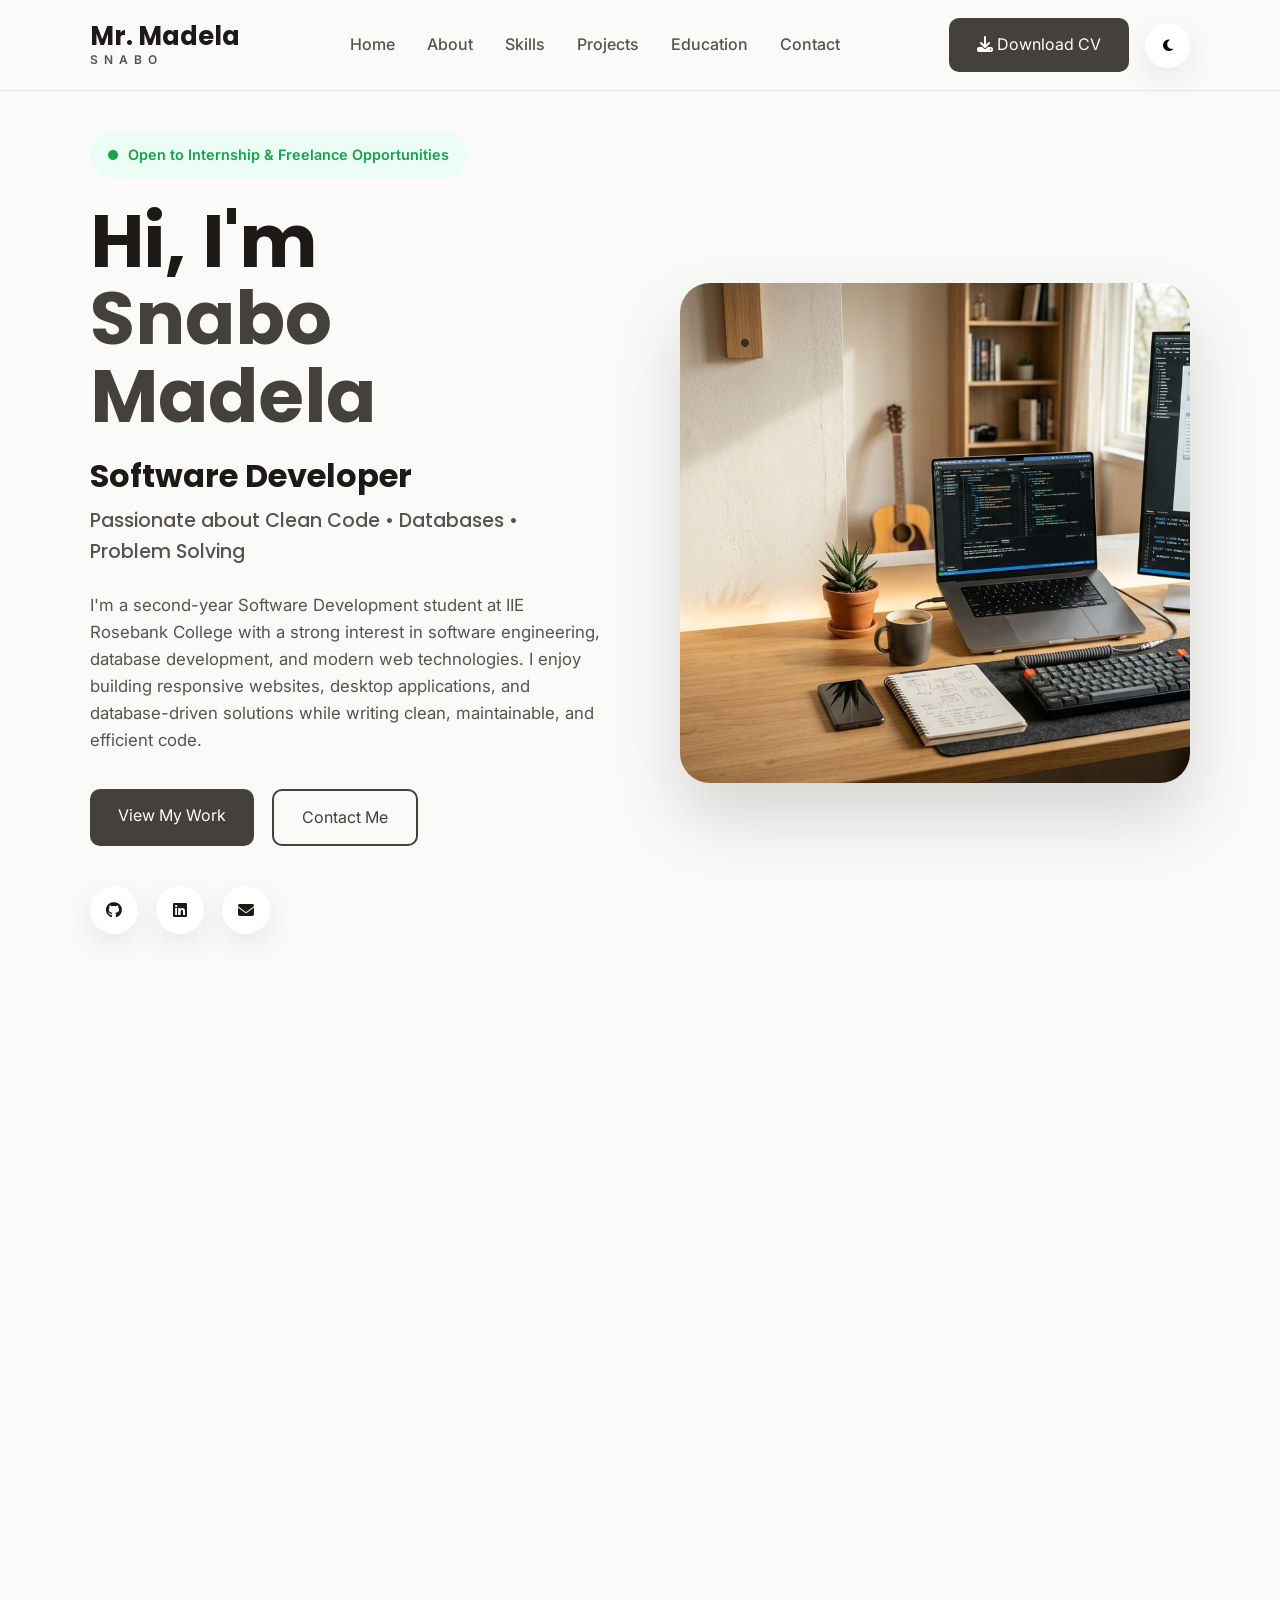
==== index.html @ fbd562a7 "Design responsive homepage and hero section" ====
<!DOCTYPE html>
<html lang="en">

    <head>
        <meta charset="UTF-8">
        <meta name="viewport" content="width=device-width, initial-scale=1.0">

        <title>Snabo Madela | Software Developer Portfolio</title>

        <meta name="description"
            content="Portfolio of Mr. Madela Snabo, a Software Development student specializing in software engineering, web development, and database solutions.">

        <link rel="stylesheet" href="assets/css/style.css">

        <link rel="preconnect" href="https://fonts.googleapis.com">

        <link rel="preconnect" href="https://fonts.gstatic.com" crossorigin>

        <link href="https://fonts.googleapis.com/css2?family=Inter:wght@300;400;500;600;700&family=Poppins:wght@400;500;600;700&display=swap" rel="stylesheet">

        <link rel="stylesheet"
        href="https://cdnjs.cloudflare.com/ajax/libs/font-awesome/6.7.2/css/all.min.css">

    </head>

    <body>
    
        <!-- ================= HEADER ================= -->
        <header>

            <div class="container">

                <nav>

                    <a href="#home" class="logo">
                    <span class="logo-main">Mr. Madela</span>
                    <span class="logo-sub">SNABO</span>
                    </a>                        
                    
                    <ul class="nav-links">

                        <li><a href="#home">Home</a></li>

                        <li><a href="#about">About</a></li>

                        <li><a href="#skills">Skills</a></li>

                        <li><a href="#projects">Projects</a></li>

                        <li><a href="#education">Education</a></li>

                        <li><a href="#contact">Contact</a></li>

                    </ul>

                    <div class="nav-actions">

                       <a href="assets/files/resume.pdf" class="btn" download>
                            <i class="fa-solid fa-download"></i>
                            <span>Download CV</span>
                        </a>

                        <button class="theme-toggle">
                            <i class="fa-solid fa-moon"></i>
                        </button>

                    </div>

                </nav>

            </div>


        </header>


        <!-- ================= MAIN ================= -->
        <main>

            <section id="home" class="hero">

                <div class="container hero-container">

                    <div class="hero-text">

                        <span class="badge">
                            <i class="fa-solid fa-circle"></i>
                            Open to Internship & Freelance Opportunities
                        </span>

                        <h1>
                            Hi, I'm
                            <span>Snabo Madela</span>
                        </h1>

                        <h2>
                            Software Developer
                        </h2>

                        <h3>Passionate about Clean Code • Databases • Problem Solving</h3>

                        <p>
                            I'm a second-year Software Development student at
                            IIE Rosebank College with a strong interest in software
                            engineering, database development, and modern web
                            technologies.

                            I enjoy building responsive websites, desktop
                            applications, and database-driven solutions while writing
                             clean, maintainable, and efficient code.
                        </p>

                        <div class="hero-buttons">
                            <a href="#projects" class="btn">
                                View My Work
                            </a>

                            <a href="#contact" class="btn-outline">
                                Contact Me
                            </a>
                        </div>

                        <div class="social-icons">

                            <a href="#" aria-label="GitHub"><i class="fab fa-github"></i></a>

                            <a href="#" aria-label="LinkedIn"><i class="fab fa-linkedin"></i></a>

                            <a href="#" aria-label="Email"><i class="fas fa-envelope"></i></a>

                        </div>

                    </div>


                    <div class="hero-image">

                        <img src="assets/images/hero-workspace4.png"
                            alt="Software Developer Workspace">

                    </div>

                </div>

            </section>


            <section id="about">

            </section>


            <section id="skills">

            </section>


            <section id="projects">

            </section>


            <section id="education">

            </section>


            <section id="contact">

            </section>

        </main>


        <!-- ================= FOOTER ================= -->
        <footer>

        </footer>

        <script src="assets/js/script.js"></script>

    </body>

</html>
---- assets/css/style.css ----
/* ===================== GLOBAL RESET ======================= */
*{
    margin:0;
    padding:0;
    box-sizing:border-box;
}

html{
    scroll-behavior:smooth;
}

body{
    font-family:'Inter',sans-serif;
    background:var(--bg-color);
    color:var(--text-primary);
    line-height:1.6;
}

/* ===================== GOOGLE FONTS ======================= */
@import url('https://fonts.googleapis.com/css2?family=Inter:wght@300;400;500;600;700&family=Poppins:wght@500;600;700&display=swap');


/* ===================== CSS VARIABLES ======================= */
:root{

    /* Backgrounds */
    --bg-color:#FAFAF9;
    --surface-color:#FFFFFF;
    --surface-hover:#F5F5F4;

    /* Text */
    --text-primary:#1C1917;
    --text-secondary:#57534E;

    /* Borders */
    --border-color:#E7E5E4;

    /* Accent */
    --accent-color:#44403C;
    --accent-hover:#292524;

    /* Success */
    --success:#16A34A;

    /* Shadows */
    --shadow:0 10px 30px rgba(0,0,0,.08);

    /* Border Radius */
    --radius:16px;

    /* Transition */
    --transition:0.3s ease;
    
}

.container{
    width: min(1100px,90%);
    margin: auto;
}

section{
    padding: 100px 0;
}

h1,h2,h3,h4{
    font-family: 'Poppins', sans-serif;
}

h2{
    font-size: 2.5rem;
    margin-bottom: 20px;
}

p{
    color: var(--text-secondary);
}

/* Button style */
.btn{

    display:inline-block;

    padding:14px 28px;

    background:var(--accent-color);

    color:white;

    text-decoration:none;

    border-radius:10px;

    transition:var(--transition);

}

.btn:hover{

    background:var(--accent-hover);

    transform:translateY(-2px);

}

/*=============================== HEADER ===============================*/

header{

    position:sticky;
    top:0;
    background:rgba(250,250,249,.9);
    backdrop-filter:blur(10px);
    border-bottom:1px solid var(--border-color);
    z-index:1000;

}

nav{

    display:flex;
    justify-content:space-between;
    align-items:center;
    height:90px;

}


/*==================== LOGO =====================*/

.logo{
    display: flex;
    flex-direction: column;
    justify-content: center;
    text-decoration: none;
    line-height: 1;
}

.logo-main{
    font-family: 'Poppins', sans-serif;
    font-size: 1.6rem;
    font-weight: 700;
    color: var(--text-primary);
}

.logo-sub{
    margin-top: 4px;
    font-family: 'Inter', sans-serif;
    font-size: 0.75rem;
    font-weight: 600;
    letter-spacing: 6px;
    text-transform: uppercase;
    color: var(--text-secondary);
}


/*==================== NAVIGATION =====================*/

.nav-links{
    list-style:none;
    display:flex;
    gap:2rem;

}

.nav-links a{
    text-decoration:none;
    color:var(--text-secondary);
    transition:var(--transition);
    font-weight:500;

}

.nav-links a:hover{
    color:var(--text-primary);

}

.nav-actions{
    display:flex;
    align-items:center;
    gap:1rem;

}

.theme-toggle{
    width:45px;
    height:45px;
    border:none;
    border-radius:50%;
    background:var(--surface-color);
    cursor:pointer;
    box-shadow:var(--shadow);
    transition:var(--transition);

}

.theme-toggle:hover{
    transform:translateY(-2px);

}


/*======================================== HERO ========================================*/

.hero{
    min-height:calc(100vh - 90px);
    display:flex;
    align-items:center;
    padding:40px 0 80px;

}

.hero-container{
    display:grid;
    grid-template-columns:1fr 1fr;
    align-items:center;
    gap:80px;
    min-height:85vh;

}

.hero-text h1{
    font-size:4.6rem;
    line-height:1.05;
    margin:25px 0 15px;

}

.hero-text h1 span{
    display:block;
    color:var(--accent-color);

}

.hero-text h2{
    font-size:2rem;
    margin-bottom:5px;

}

.hero-text h3{
    font-size:1.2rem;
    font-weight:500;
    color:var(--text-secondary);
    margin-bottom:25px;

}

.hero-text p{
    font-size:1.05rem;
    max-width:620px;
    margin-bottom:35px;

}


/* badge */
.badge{
    display:inline-flex;
    align-items:center;
    gap:.6rem;
    background:#ECFDF5;
    color:var(--success);
    padding:12px 18px;
    border-radius:999px;
    font-weight:600;
    font-size:.9rem;

}

.badge i{
    font-size:10px;

}


/* Hero Buttons */
.hero-buttons{
    display:flex;
    gap:18px;
    margin-bottom:40px;

}

.btn-outline{

    display:inline-block;
    padding:14px 28px;
    border:2px solid var(--accent-color);
    border-radius:10px;
    color:var(--accent-color);
    text-decoration:none;
    transition:.3s;

}

.btn-outline:hover{
    background:var(--accent-color);
    color:white;

}


/* Social Icons */
.social-icons{
    display:flex;
    gap:18px;

}

.social-icons a{
    width:48px;
    height:48px;
    display:flex;
    align-items:center;
    justify-content:center;
    border-radius:50%;
    background:white;
    color:var(--text-primary);
    text-decoration:none;
    box-shadow:var(--shadow);
    transition:.3s;

}

.social-icons a:hover{
    transform:translateY(-5px);
    background:var(--accent-color);
    color:white;

}


/* Hero Image */
.hero-image{
    display:flex;
    justify-content:center;
    justify-content:flex-end;

}

.hero-image img{
    width:100%;
    max-width:800px;
    height:500px;
    object-fit:cover;
    border-radius:30px;
    box-shadow:0 35px 70px rgba(0,0,0,.15);
    animation:float 6s ease-in-out infinite;

}


/* Floating Animation */
@keyframes float{

    0%{
        transform:translateY(0);

    }

    50%{
        transform:translateY(-15px);

    }

    100%{
        transform:translateY(0);
    
    }

}


/* Responsive */
@media(max-width:992px){

    .hero-container{
        grid-template-columns:1fr;
        text-align:center;

    }

    .hero-text{
        order:2;

    }

    .hero-image{
        order:1;

    }

    .hero-buttons{
        justify-content:center;

    }

    .social-icons{
        justify-content:center;

    }

    .hero-text h1{
        font-size:3rem;

    }

}
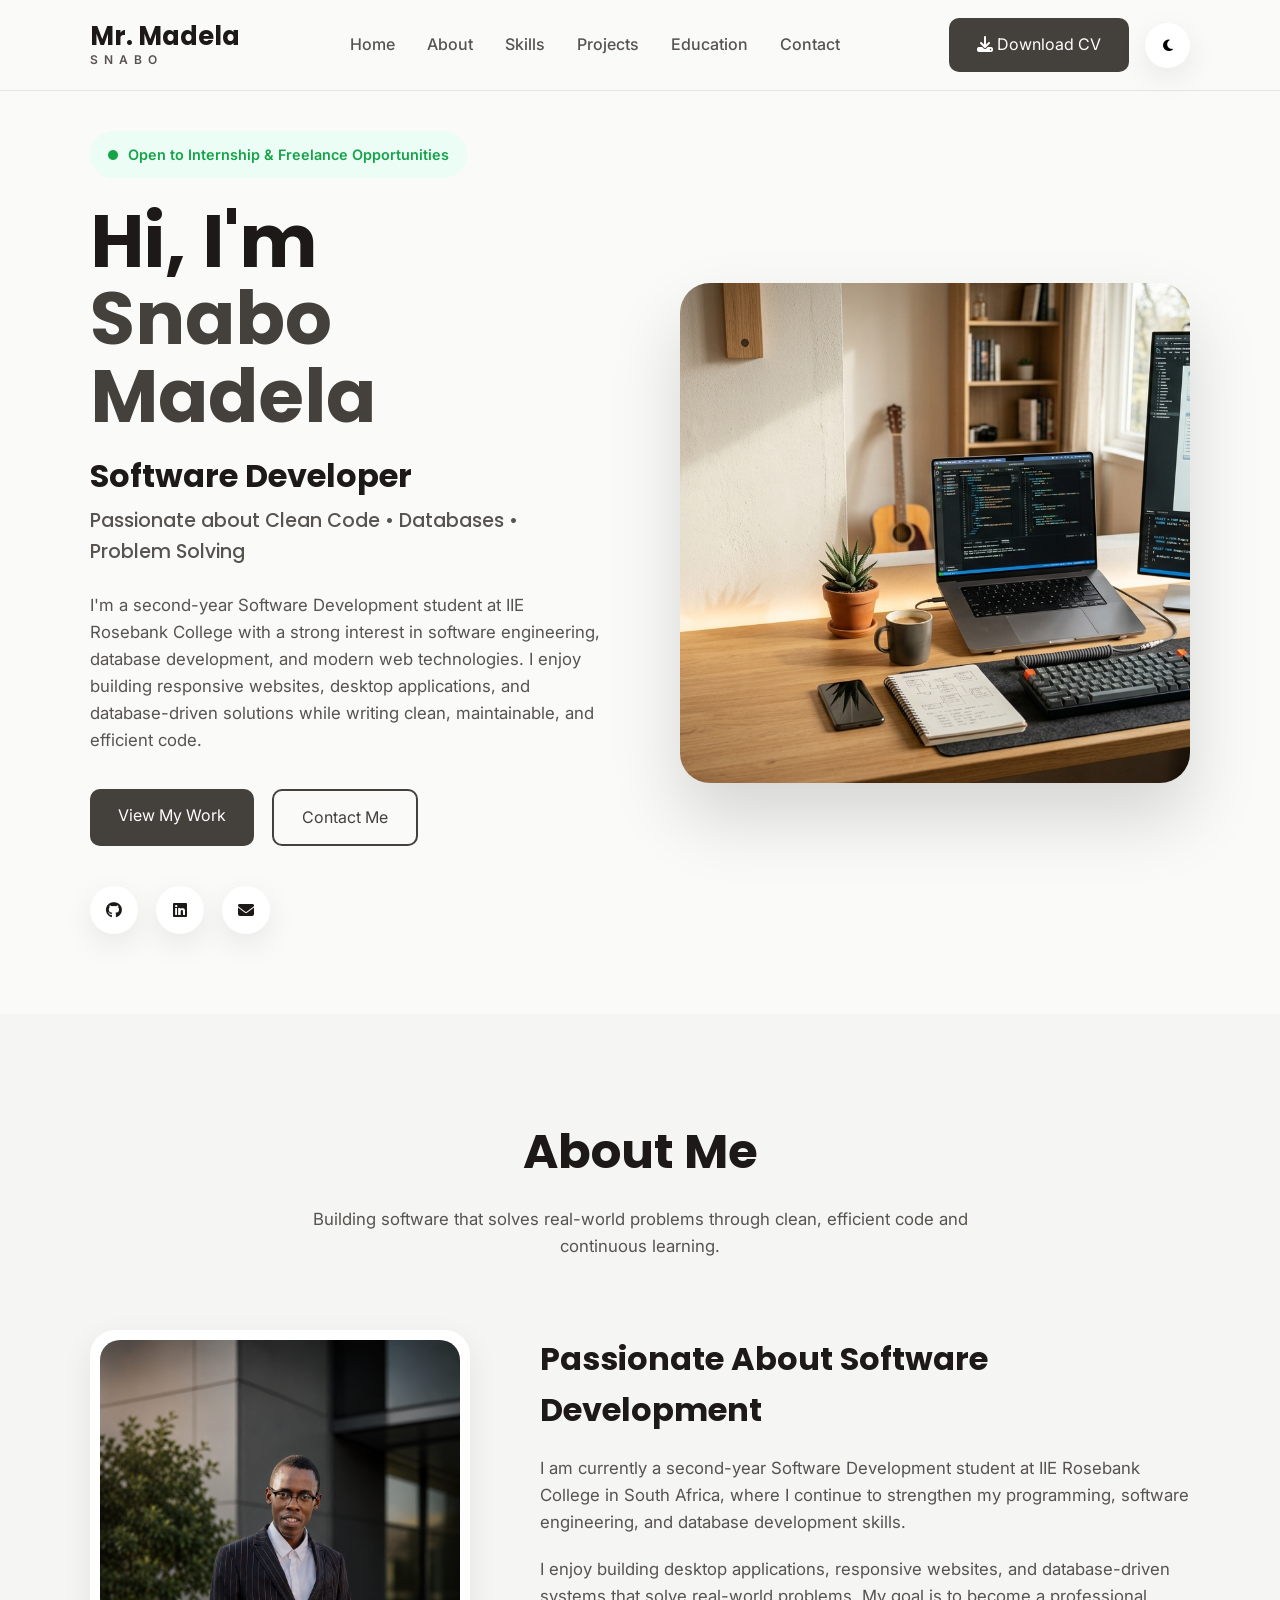
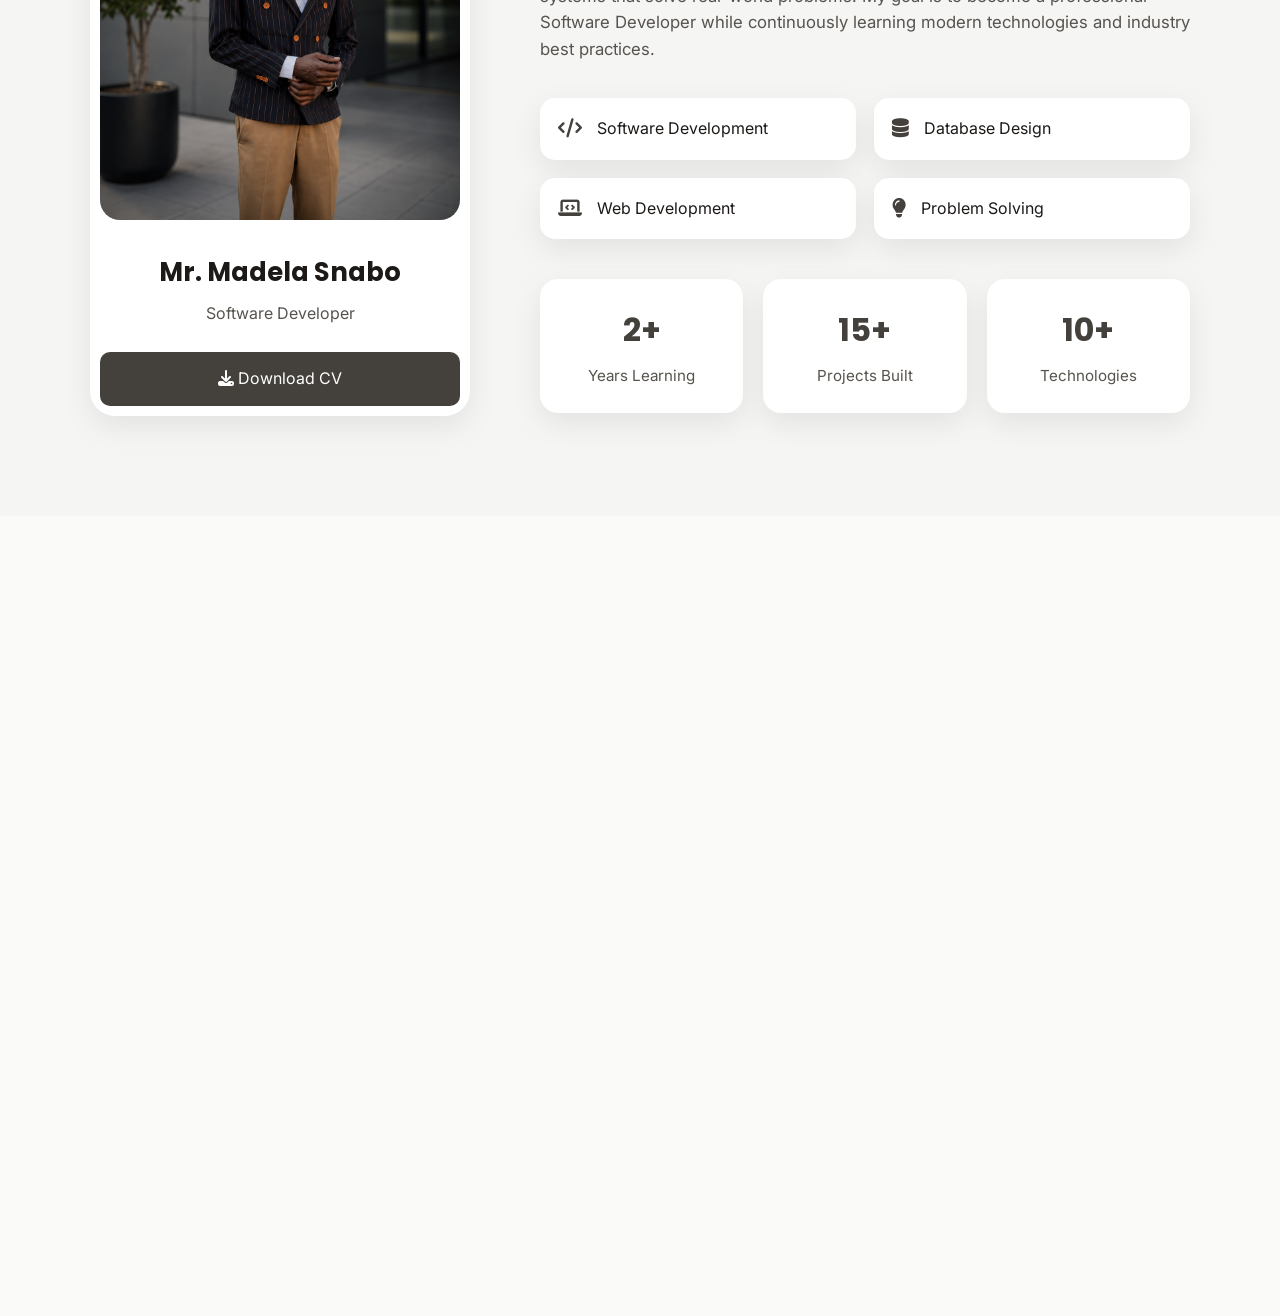
==== commit 1caaece4: "Complete professional About section" ====
--- a/index.html
+++ b/index.html
@@ -77,6 +77,8 @@
         <!-- ================= MAIN ================= -->
         <main>
 
+
+        <!-- ================= HERO ================= -->
             <section id="home" class="hero">
 
                 <div class="container hero-container">
@@ -93,9 +95,7 @@
                             <span>Snabo Madela</span>
                         </h1>
 
-                        <h2>
-                            Software Developer
-                        </h2>
+                        <h2>Software Developer</h2>
 
                         <h3>Passionate about Clean Code • Databases • Problem Solving</h3>
 
@@ -145,7 +145,139 @@
             </section>
 
 
+
+            <!-- ================= ABOUT ================= -->
             <section id="about">
+
+                <div class="container">
+
+                    <div class="section-title">
+
+                        <h2>About Me</h2>
+
+                        <p>
+                            Building software that solves real-world problems through clean,
+                            efficient code and continuous learning.
+                        </p>
+
+                    </div>
+
+                    <div class="about-container">
+
+                        <!-- Left side -->
+                        <div class="about-image">
+
+                            <div class="profile-card">
+
+                                <img src="assets/images/profile..png"
+                                    alt="Mr. Madela Snabo">
+
+                                <h3>Mr. Madela Snabo</h3>
+
+                                <p>Software Developer</p>
+
+                                <a href="assets/files/resume.pdf"
+                                class="btn" download>
+
+                                    <i class="fa-solid fa-download"></i>
+                                    Download CV
+
+                                </a>
+
+                            </div>
+
+                        </div>
+
+
+                        <!-- Right side -->
+                        <div class="about-content">
+
+                            <h3>Passionate About Software Development</h3>
+
+                            <p>
+
+                                I am currently a second-year Software Development student at
+                                IIE Rosebank College in South Africa, where I continue to
+                                strengthen my programming, software engineering, and database
+                                development skills.
+
+                            </p>
+
+                            <p>
+
+                                I enjoy building desktop applications, responsive websites,
+                                and database-driven systems that solve real-world problems.
+                                My goal is to become a professional Software Developer while
+                                continuously learning modern technologies and industry best
+                                practices.
+
+                            </p>
+
+                            <!-- Highlights -->
+                            <div class="about-highlights">
+
+                                <div>
+
+                                    <i class="fa-solid fa-code"></i>
+                                    <span>Software Development</span>
+
+                                </div>
+
+                                <div>
+
+                                    <i class="fa-solid fa-database"></i>
+                                    <span>Database Design</span>
+
+                                </div>
+
+                                <div>
+
+                                    <i class="fa-solid fa-laptop-code"></i>
+                                    <span>Web Development</span>
+
+                                </div>
+
+                                <div>
+
+                                    <i class="fa-solid fa-lightbulb"></i>
+                                    <span>Problem Solving</span>
+
+                                </div>
+
+                            </div>
+
+
+                            <!-- Statistics -->
+                            <div class="about-stats">
+
+                                <div class="stat-card">
+
+                                    <h3>2+</h3>
+                                    <p>Years Learning</p>
+
+                                </div>
+
+                                <div class="stat-card">
+
+                                    <h3>15+</h3>
+                                    <p>Projects Built</p>
+
+                                </div>
+
+                                <div class="stat-card">
+
+                                    <h3>10+</h3>
+                                    <p>Technologies</p>
+
+                                </div>
+
+                            </div>
+
+                        </div>
+
+                    </div>
+
+                </div>
 
             </section>
 
--- a/assets/css/style.css
+++ b/assets/css/style.css
@@ -406,4 +406,198 @@
 
     }
 
+}
+
+
+
+/*============================== ABOUT ==============================*/
+
+#about{
+    background:var(--surface-hover);
+}
+
+.section-title{
+    text-align:center;
+    margin-bottom:70px;
+}
+
+.section-title h2{
+    font-size:3rem;
+    margin-bottom:15px;
+}
+
+.section-title p{
+    max-width:700px;
+    margin:auto;
+    font-size:1.05rem;
+}
+
+
+/* Layout */
+
+.about-container{
+    display:grid;
+    grid-template-columns:380px 1fr;
+    gap:70px;
+    align-items:center;
+
+}
+
+
+/* Profile card */
+
+.profile-card{
+    background:var(--surface-color);
+    padding:10px;
+    border-radius:25px;
+    text-align:center;
+    box-shadow:var(--shadow);
+    transition:.35s ease;
+
+}
+
+.profile-card:hover{
+    transform:translateY(-8px);
+    box-shadow:0 18px 40px rgba(0,0,0,.12);
+
+}
+
+.profile-card img{
+    width:100%;
+    border-radius:20px;
+    margin-bottom:25px;
+    filter:brightness(.92);
+    transition:.3s;
+
+}
+
+.profile-card:hover img{
+    filter:brightness(1);
+
+}
+
+.profile-card h3{
+    font-size:1.6rem;
+    margin-bottom:8px;
+
+}
+
+.profile-card p{
+    margin-bottom:25px;
+    color:var(--text-secondary);
+
+}
+
+.profile-card .btn{
+    width:100%;
+
+}
+
+
+/* Content */
+
+.about-content h3{
+    font-size:2rem;
+    margin-bottom:20px;
+
+}
+
+.about-content p{
+    margin-bottom:20px;
+    font-size:1.05rem;
+
+}
+
+
+/* Highlights*/
+
+.about-highlights{
+    display:grid;
+    grid-template-columns:repeat(2,1fr);
+    gap:18px;
+    margin-top:35px;
+
+}
+
+.about-highlights div{
+    display:flex;
+    align-items:center;
+    gap:15px;
+    background:var(--surface-color);
+    padding:18px;
+    border-radius:15px;
+    box-shadow:var(--shadow);
+    transition:.3s;
+
+}
+
+.about-highlights div:hover{
+    transform:translateY(-6px);
+
+}
+
+.about-highlights i{
+    font-size:1.2rem;
+    color:var(--accent-color);
+
+}
+
+
+/* Ststistics */
+.about-stats{
+    display:flex;
+    justify-content:space-between;
+    gap:20px;
+    margin-top:40px;
+}
+
+.stat-card{
+    flex:1;
+    background:var(--surface-color);
+    padding:25px;
+    border-radius:18px;
+    text-align:center;
+    box-shadow:var(--shadow);
+    transition:.3s;
+}
+
+.stat-card:hover{
+    transform:translateY(-8px);
+
+}
+
+.stat-card h3{
+    font-size:2rem;
+    color:var(--accent-color);
+    margin-bottom:8px;
+
+}
+
+.stat-card p{
+    margin:0;
+    font-size:.95rem;
+
+}
+
+
+/* Responsive */
+
+@media (max-width:900px){
+
+    .about-container{
+        grid-template-columns:1fr;
+        text-align:center;
+
+    }
+
+    .about-highlights{
+        grid-template-columns:1fr;
+
+    }
+
+    .about-stats{
+        flex-direction:column;
+
+    }
+
 }
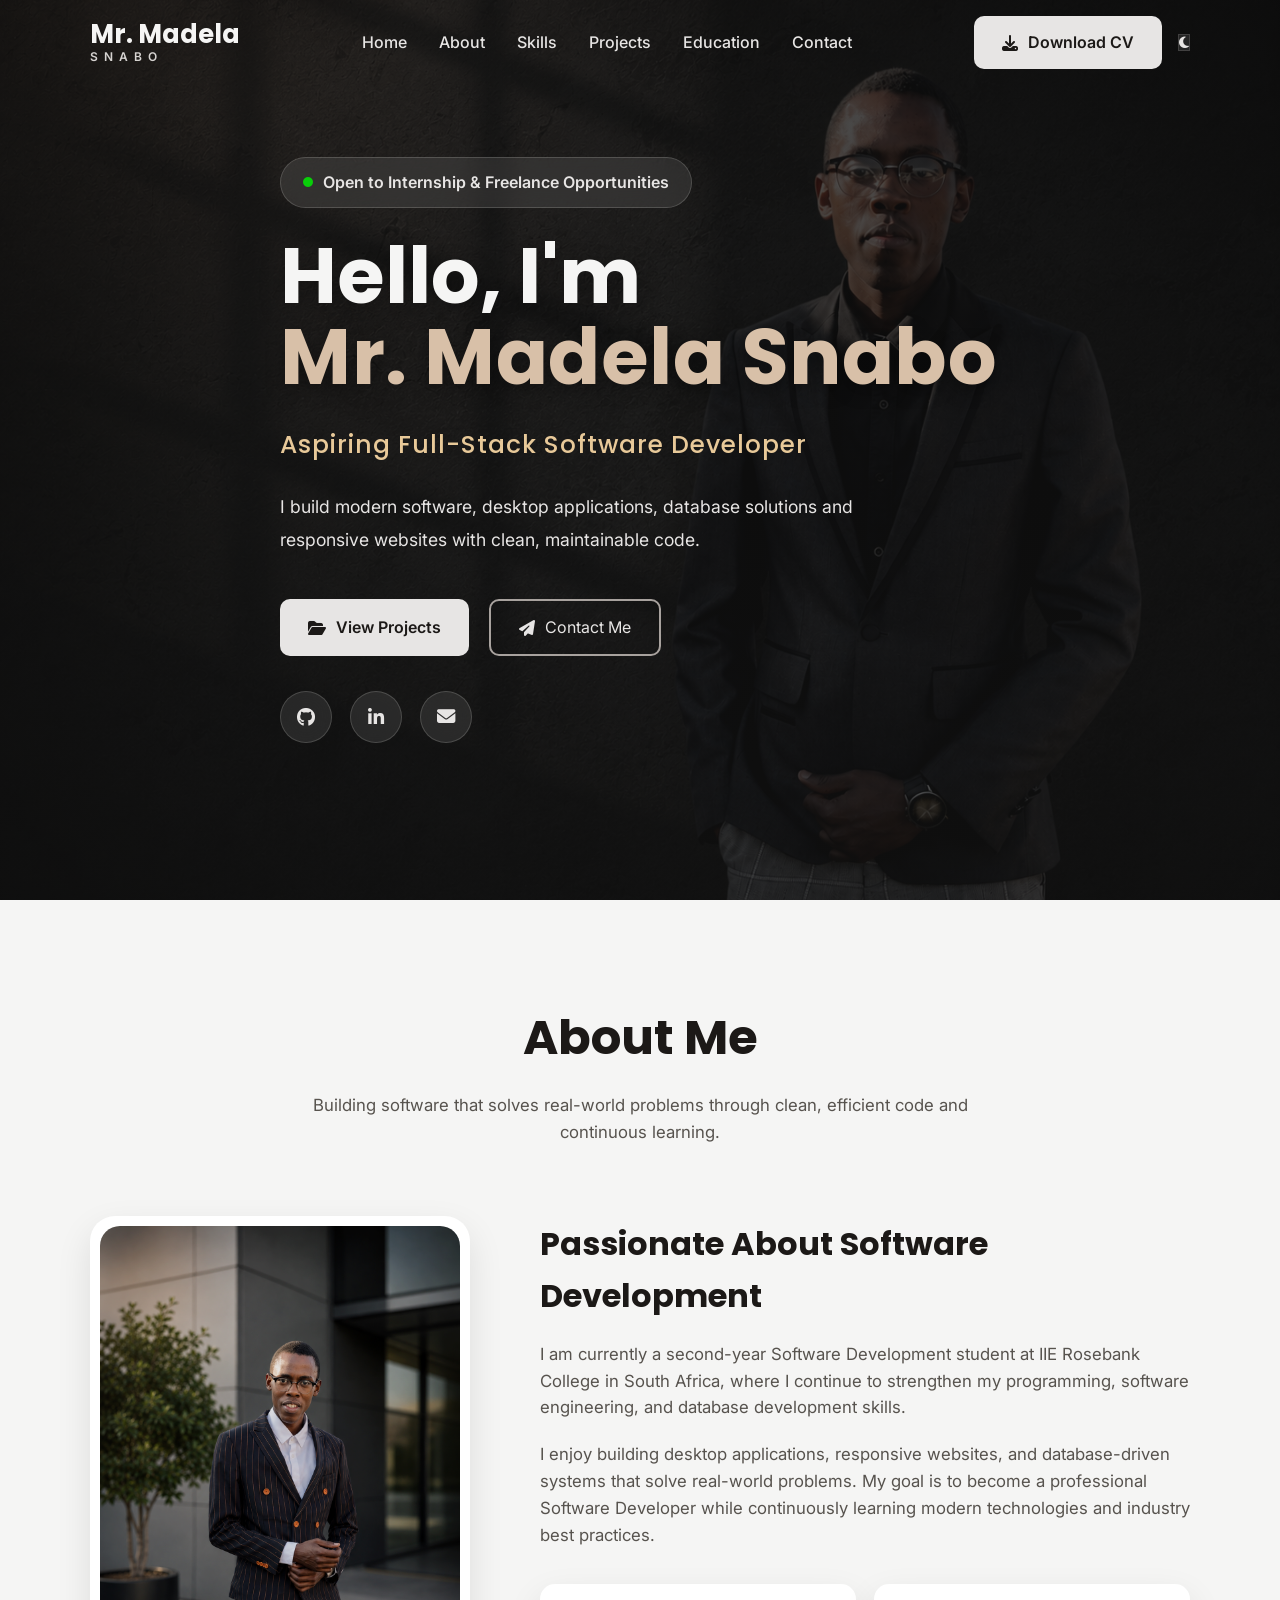
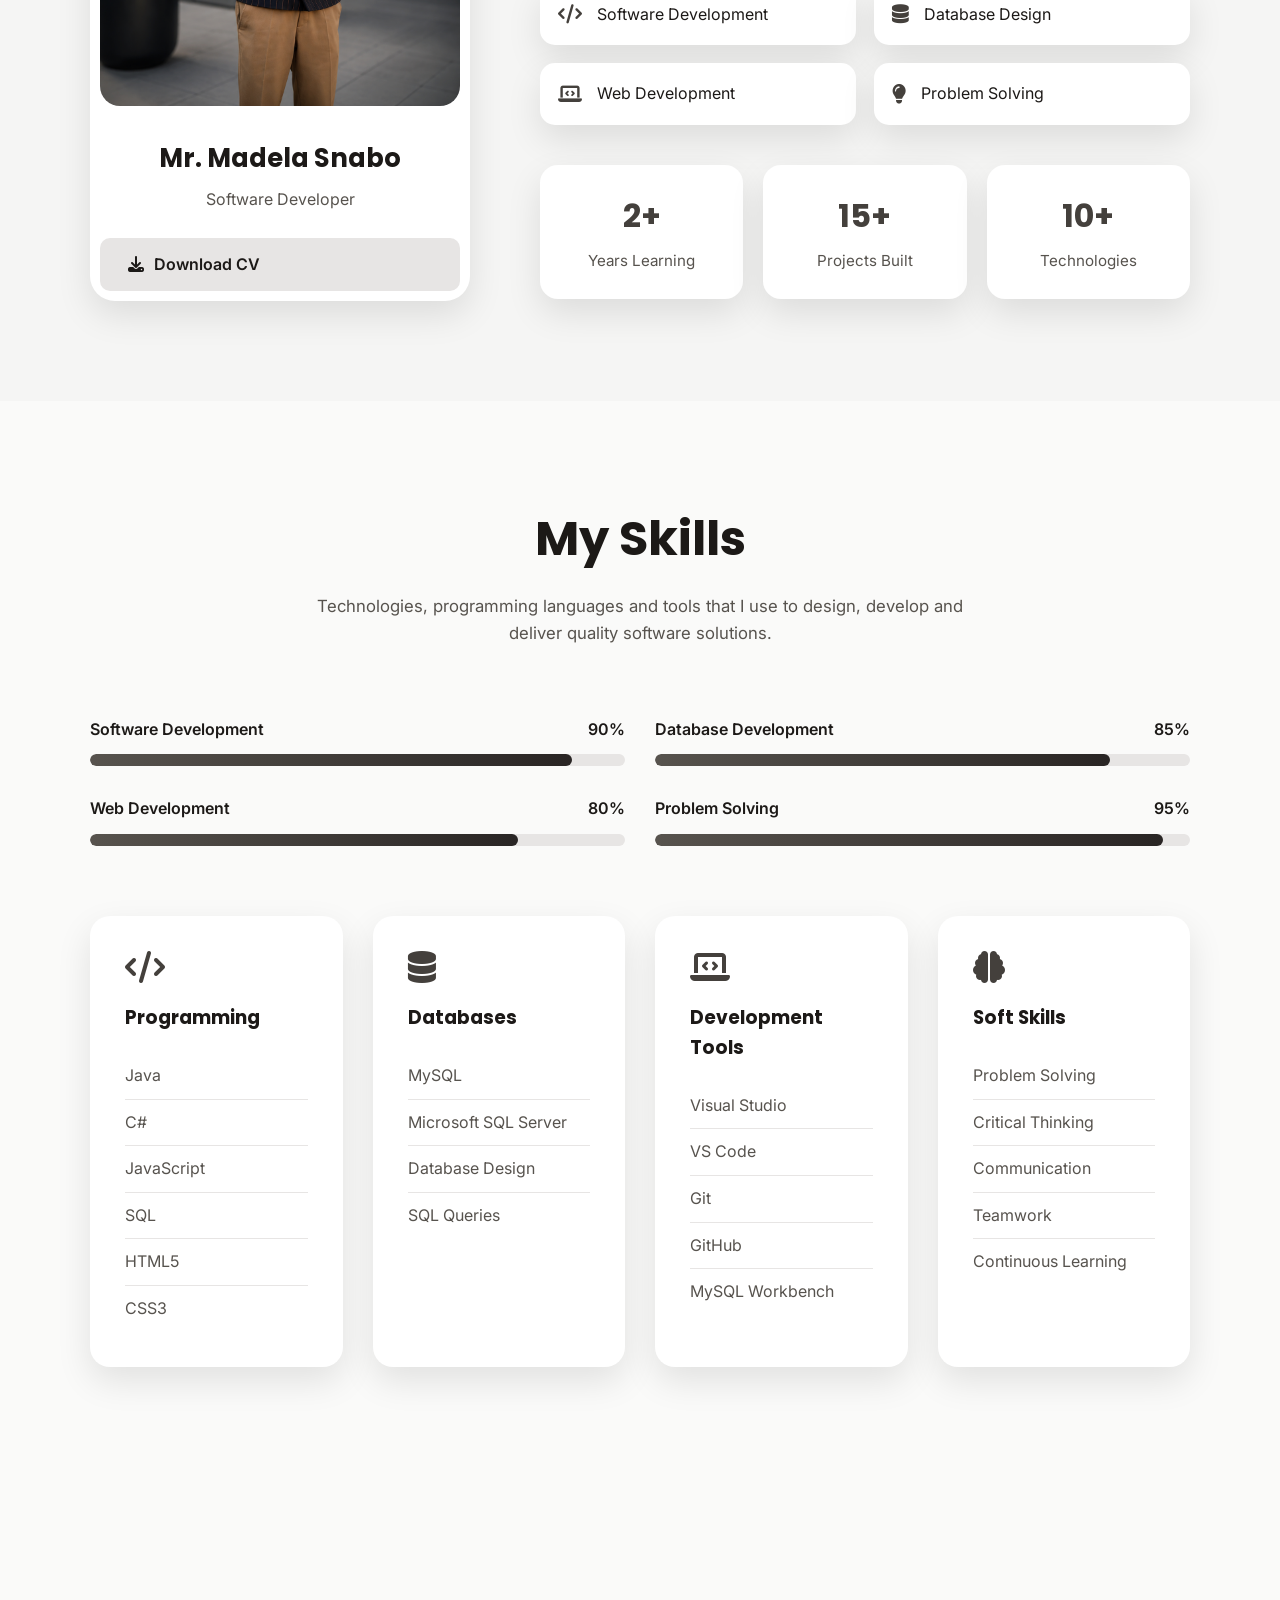
==== commit 50fd775f: "Redesign hero section with full background image, transparent navigation, and neutral UI improvement" ====
--- a/index.html
+++ b/index.html
@@ -78,68 +78,60 @@
         <main>
 
 
-        <!-- ================= HERO ================= -->
+            <!-- ================= HERO ================= -->
             <section id="home" class="hero">
 
-                <div class="container hero-container">
-
-                    <div class="hero-text">
-
-                        <span class="badge">
-                            <i class="fa-solid fa-circle"></i>
-                            Open to Internship & Freelance Opportunities
-                        </span>
-
-                        <h1>
-                            Hi, I'm
-                            <span>Snabo Madela</span>
-                        </h1>
-
-                        <h2>Software Developer</h2>
-
-                        <h3>Passionate about Clean Code • Databases • Problem Solving</h3>
-
-                        <p>
-                            I'm a second-year Software Development student at
-                            IIE Rosebank College with a strong interest in software
-                            engineering, database development, and modern web
-                            technologies.
-
-                            I enjoy building responsive websites, desktop
-                            applications, and database-driven solutions while writing
-                             clean, maintainable, and efficient code.
-                        </p>
-
-                        <div class="hero-buttons">
-                            <a href="#projects" class="btn">
-                                View My Work
-                            </a>
-
-                            <a href="#contact" class="btn-outline">
-                                Contact Me
-                            </a>
-                        </div>
-
-                        <div class="social-icons">
-
-                            <a href="#" aria-label="GitHub"><i class="fab fa-github"></i></a>
-
-                            <a href="#" aria-label="LinkedIn"><i class="fab fa-linkedin"></i></a>
-
-                            <a href="#" aria-label="Email"><i class="fas fa-envelope"></i></a>
-
-                        </div>
-
-                    </div>
-
-
-                    <div class="hero-image">
-
-                        <img src="assets/images/hero-workspace4.png"
-                            alt="Software Developer Workspace">
-
-                    </div>
-
+
+                <div class="container hero-content">
+
+                    <span class="badge">
+                        <i class="fa-solid fa-circle"></i>
+                        Open to Internship & Freelance Opportunities
+                    </span>
+
+                    <h1>
+                        Hello, I'm <br>
+                        <span>Mr. Madela Snabo</span>
+                    </h1>
+
+                    <h2>Aspiring Full-Stack Software Developer</h2>
+
+                    <p>
+                        I build modern software, desktop applications,
+                        database solutions and responsive websites with
+                        clean, maintainable code.
+                    </p>
+
+                    <div class="hero-buttons">
+
+                        <a href="#projects" class="btn">
+                            <i class="fa-solid fa-folder-open"></i>
+                            View Projects
+                        </a>
+
+                        <a href="#contact" class="btn-outline">
+                            <i class="fa-solid fa-paper-plane"></i>
+                            Contact Me
+                        </a>
+
+                    </div>
+
+                    <div class="social-icons">
+
+                        <a href="https://github.com/YOUR_USERNAME" target="_blank">
+                            <i class="fab fa-github"></i>
+                        </a>
+
+                        <a href="https://linkedin.com/in/YOUR_USERNAME" target="_blank">
+                            <i class="fab fa-linkedin-in"></i>
+                        </a>
+
+                        <a href="mailto:snabo021226@gmail.com">
+                            <i class="fa-solid fa-envelope"></i>
+                        </a>
+
+                    </div>
+                    
                 </div>
 
             </section>
@@ -282,9 +274,172 @@
             </section>
 
 
+            <!-- ================= SKILLS ================= -->
             <section id="skills">
 
-            </section>
+                <div class="container">
+
+                    <div class="section-title">
+
+                        <h2>My Skills</h2>
+
+                        <p>
+                            Technologies, programming languages and tools that I use to
+                            design, develop and deliver quality software solutions.
+                        </p>
+
+                    </div>
+
+                    <!-- Skill Progress -->
+                    <div class="skills-grid">
+
+                        <div class="skill">
+
+                            <div class="skill-info">
+                                <span>Software Development</span>
+                                <span>90%</span>
+                            </div>
+
+                            <div class="progress">
+                                <div class="progress-bar software"></div>
+                            </div>
+
+                        </div>
+
+                        <div class="skill">
+
+                            <div class="skill-info">
+                                <span>Database Development</span>
+                                <span>85%</span>
+                            </div>
+
+                            <div class="progress">
+                                <div class="progress-bar database"></div>
+                            </div>
+
+                        </div>
+
+                        <div class="skill">
+
+                            <div class="skill-info">
+                                <span>Web Development</span>
+                                <span>80%</span>
+                            </div>
+
+                            <div class="progress">
+                                <div class="progress-bar web"></div>
+                            </div>
+
+                        </div>
+
+                        <div class="skill">
+
+                            <div class="skill-info">
+                                <span>Problem Solving</span>
+                                <span>95%</span>
+                            </div>
+
+                            <div class="progress">
+                                <div class="progress-bar problem"></div>
+                            </div>
+
+                        </div>
+
+                    </div>
+
+                    <!-- Skill Cards -->
+                    <div class="skills-cards">
+
+                        <div class="skill-card">
+
+                            <i class="fa-solid fa-code"></i>
+                            <h3>Programming</h3>
+
+                             <ul>
+
+                                <li>Java</li>
+
+                                <li>C#</li>
+
+                                <li>JavaScript</li>
+
+                                <li>SQL</li>
+
+                                <li>HTML5</li>
+
+                                <li>CSS3</li>
+
+                            </ul>
+
+                        </div>
+
+                        <div class="skill-card">
+
+                            <i class="fa-solid fa-database"></i>
+                            <h3>Databases</h3>
+
+                            <ul>
+
+                                <li>MySQL</li>
+
+                                <li>Microsoft SQL Server</li>
+
+                                <li>Database Design</li>
+
+                                <li>SQL Queries</li>
+
+                            </ul>
+
+                        </div>
+
+                        <div class="skill-card">
+
+                            <i class="fa-solid fa-laptop-code"></i>
+                            <h3>Development Tools</h3>
+
+                            <ul>
+
+                                <li>Visual Studio</li>
+
+                                <li>VS Code</li>
+
+                                <li>Git</li>
+
+                                <li>GitHub</li>
+
+                                <li>MySQL Workbench</li>
+
+                            </ul>
+
+                        </div>
+
+                        <div class="skill-card">
+
+                            <i class="fa-solid fa-brain"></i>
+                            <h3>Soft Skills</h3>
+
+                            <ul>
+
+                                <li>Problem Solving</li>
+
+                                <li>Critical Thinking</li>
+
+                                <li>Communication</li>
+
+                                <li>Teamwork</li>
+
+                                <li>Continuous Learning</li>
+
+                            </ul>
+
+                        </div>
+
+                    </div>
+
+                </div>
+
+            </section>
+
 
 
             <section id="projects">
--- a/assets/css/style.css
+++ b/assets/css/style.css
@@ -3,10 +3,12 @@
     margin:0;
     padding:0;
     box-sizing:border-box;
+    
 }
 
 html{
     scroll-behavior:smooth;
+
 }
 
 body{
@@ -14,6 +16,7 @@
     background:var(--bg-color);
     color:var(--text-primary);
     line-height:1.6;
+
 }
 
 /* ===================== GOOGLE FONTS ======================= */
@@ -23,110 +26,152 @@
 /* ===================== CSS VARIABLES ======================= */
 :root{
 
+    /* Neutral Colour Palette */
+    --neutral-100:#FAFAF9;
+    --neutral-200:#F5F5F4;
+    --neutral-300:#E7E5E4;
+    --neutral-400:#D6D3D1;
+    --neutral-500:#A8A29E;
+    --neutral-600:#78716C;
+    --neutral-700:#57534E;
+    --neutral-800:#44403C;
+    --neutral-900:#292524;
+    --neutral-950:#1C1917;
+
     /* Backgrounds */
-    --bg-color:#FAFAF9;
+    --bg-color:var(--neutral-100);
     --surface-color:#FFFFFF;
-    --surface-hover:#F5F5F4;
+    --surface-hover:var(--neutral-200);
 
     /* Text */
-    --text-primary:#1C1917;
-    --text-secondary:#57534E;
+    --text-primary:var(--neutral-950);
+    --text-secondary:var(--neutral-700);
 
     /* Borders */
-    --border-color:#E7E5E4;
+    --border-color:var(--neutral-300);
 
     /* Accent */
-    --accent-color:#44403C;
-    --accent-hover:#292524;
-
-    /* Success */
-    --success:#16A34A;
-
-    /* Shadows */
-    --shadow:0 10px 30px rgba(0,0,0,.08);
-
-    /* Border Radius */
+    --accent-color:var(--neutral-800);
+    --accent-hover:var(--neutral-900);
+
+    /* Shadow */
+    --shadow:0 14px 35px rgba(0,0,0,.10);
+
+    /* Radius */
     --radius:16px;
 
     /* Transition */
-    --transition:0.3s ease;
-    
+    --transition:.35s ease;
+
 }
 
 .container{
     width: min(1100px,90%);
     margin: auto;
+
 }
 
 section{
     padding: 100px 0;
+
 }
 
 h1,h2,h3,h4{
     font-family: 'Poppins', sans-serif;
+
 }
 
 h2{
     font-size: 2.5rem;
     margin-bottom: 20px;
+
 }
 
 p{
     color: var(--text-secondary);
+
 }
 
 /* Button style */
 .btn{
-
-    display:inline-block;
-
+    display:inline-flex;
+    align-items:center;
+    gap:10px;
     padding:14px 28px;
-
-    background:var(--accent-color);
-
-    color:white;
-
+    border-radius:10px;
+    background:var(--neutral-300);
+    color:var(--neutral-950);
     text-decoration:none;
-
-    border-radius:10px;
-
+    font-weight:600;
     transition:var(--transition);
 
 }
 
 .btn:hover{
-
-    background:var(--accent-hover);
-
-    transform:translateY(-2px);
-
-}
+    background:var(--neutral-200);
+    transform:translateY(-3px);
+
+}
+
 
 /*=============================== HEADER ===============================*/
-
 header{
-
-    position:sticky;
+    position:fixed;
     top:0;
-    background:rgba(250,250,249,.9);
-    backdrop-filter:blur(10px);
-    border-bottom:1px solid var(--border-color);
+    left:0;
+    width:100%;
+    padding:0;
+    background:transparent;
+    transition:all .35s ease;
     z-index:1000;
 
 }
 
+header.scrolled{
+
+    position:fixed;
+
+    background:rgba(28,25,23,.80);
+
+    backdrop-filter:blur(18px);
+
+    box-shadow:0 12px 35px rgba(0,0,0,.18);
+
+}
+
+header.scrolled::after{
+
+    content:"";
+
+    position:absolute;
+
+    left:0;
+
+    bottom:0;
+
+    width:100%;
+
+    height:1px;
+
+    background:linear-gradient(
+        to right,
+        transparent,
+        rgba(231,229,228,.45),
+        transparent
+    );
+
+}
+
 nav{
-
     display:flex;
     justify-content:space-between;
     align-items:center;
-    height:90px;
+    height: 85px;
 
 }
 
 
 /*==================== LOGO =====================*/
-
 .logo{
     display: flex;
     flex-direction: column;
@@ -139,7 +184,7 @@
     font-family: 'Poppins', sans-serif;
     font-size: 1.6rem;
     font-weight: 700;
-    color: var(--text-primary);
+    color:var(--neutral-200);
 }
 
 .logo-sub{
@@ -149,12 +194,11 @@
     font-weight: 600;
     letter-spacing: 6px;
     text-transform: uppercase;
-    color: var(--text-secondary);
+    color:var(--neutral-400);
 }
 
 
 /*==================== NAVIGATION =====================*/
-
 .nav-links{
     list-style:none;
     display:flex;
@@ -163,15 +207,15 @@
 }
 
 .nav-links a{
+    color:var(--neutral-300);
     text-decoration:none;
-    color:var(--text-secondary);
+    font-weight:500;
     transition:var(--transition);
-    font-weight:500;
 
 }
 
 .nav-links a:hover{
-    color:var(--text-primary);
+    color:var(--neutral-100);
 
 }
 
@@ -183,14 +227,10 @@
 }
 
 .theme-toggle{
-    width:45px;
-    height:45px;
-    border:none;
-    border-radius:50%;
-    background:var(--surface-color);
-    cursor:pointer;
-    box-shadow:var(--shadow);
-    transition:var(--transition);
+    background:rgba(231,229,228,.10);
+    border:1px solid rgba(231,229,228,.15);
+    color:var(--neutral-300);
+    backdrop-filter:blur(12px);
 
 }
 
@@ -201,74 +241,90 @@
 
 
 /*======================================== HERO ========================================*/
-
 .hero{
-    min-height:calc(100vh - 90px);
-    display:flex;
-    align-items:center;
-    padding:40px 0 80px;
-
-}
-
-.hero-container{
-    display:grid;
-    grid-template-columns:1fr 1fr;
-    align-items:center;
-    gap:80px;
-    min-height:85vh;
-
-}
-
-.hero-text h1{
-    font-size:4.6rem;
+    position:relative;
+    min-height:100vh;
+    display:flex;
+    align-items:center;
+    background:
+        linear-gradient(
+            rgba(15,15,15,.76),
+            rgba(20,20,20,.72)
+        ),
+        url("../images/backgoung..png");
+
+    background-size:cover;
+    background-position:center;
+    background-repeat:no-repeat;
+    overflow:hidden;
+
+}
+
+.hero-content{
+    position:elative;
+    z-index:2;
+    max-width:720px;
+
+}
+
+.hero h1{
+    font-size:clamp(3.6rem,6vw,5.8rem);
+    font-weight:700;
     line-height:1.05;
-    margin:25px 0 15px;
-
-}
-
-.hero-text h1 span{
-    display:block;
-    color:var(--accent-color);
-
-}
-
-.hero-text h2{
-    font-size:2rem;
-    margin-bottom:5px;
-
-}
-
-.hero-text h3{
-    font-size:1.2rem;
+    color:var(--neutral-200);
+    margin:28px 0;
+    text-shadow:0 8px 24px rgba(0,0,0,.30);
+
+}
+
+.hero h1 span{
+    color:#D8C0A8;
+
+    text-shadow:0 6px 18px rgba(0,0,0,.35);
+    letter-spacing:.5px;
+
+}
+
+.hero h2{
+
+    font-size:1.55rem;
+
     font-weight:500;
-    color:var(--text-secondary);
+
+    color:#E8C999;
+
+    letter-spacing:1px;
+
     margin-bottom:25px;
 
 }
 
-.hero-text p{
-    font-size:1.05rem;
+.hero p{
     max-width:620px;
-    margin-bottom:35px;
-
-}
-
+    color:var(--neutral-300);
+    font-size:1.1rem;
+    line-height:1.9;
+    margin-bottom:42px;
+
+}
 
 /* badge */
 .badge{
     display:inline-flex;
     align-items:center;
-    gap:.6rem;
-    background:#ECFDF5;
-    color:var(--success);
-    padding:12px 18px;
+    gap:10px;
+    padding:12px 22px;
     border-radius:999px;
+    background:rgba(231,229,228,.10);
+    border:1px solid rgba(231,229,228,.18);
+    backdrop-filter:blur(14px);
+    color:var(--neutral-300);
     font-weight:600;
-    font-size:.9rem;
 
 }
 
 .badge i{
+    color: rgb(9, 206, 9);
     font-size:10px;
 
 }
@@ -277,26 +333,30 @@
 /* Hero Buttons */
 .hero-buttons{
     display:flex;
-    gap:18px;
-    margin-bottom:40px;
+    gap:20px;
+    flex-wrap:wrap;
+    margin-top:40px;
 
 }
 
 .btn-outline{
-
-    display:inline-block;
+    display:inline-flex;
+    align-items:center;
+    gap:10px;
     padding:14px 28px;
-    border:2px solid var(--accent-color);
+    border:2px solid var(--neutral-500);
     border-radius:10px;
-    color:var(--accent-color);
+    color:var(--neutral-300);
     text-decoration:none;
-    transition:.3s;
+    transition:var(--transition);
 
 }
 
 .btn-outline:hover{
-    background:var(--accent-color);
-    color:white;
+    background:var(--neutral-300);
+    color:var(--neutral-950);
+    border-color:var(--neutral-300);
+    transform:translateY(-3px);
 
 }
 
@@ -304,90 +364,48 @@
 /* Social Icons */
 .social-icons{
     display:flex;
+    align-items:center;
     gap:18px;
+    margin-top:35px;
 
 }
 
 .social-icons a{
-    width:48px;
-    height:48px;
-    display:flex;
-    align-items:center;
+    width:52px;
+    height:52px;
+    display:flex;
     justify-content:center;
+    align-items:center;
     border-radius:50%;
-    background:white;
-    color:var(--text-primary);
+    background:rgba(231,229,228,.10);
+    border:1px solid rgba(231,229,228,.18);
+    backdrop-filter:blur(14px);
+    color:var(--neutral-300);
     text-decoration:none;
-    box-shadow:var(--shadow);
-    transition:.3s;
+    font-size:1.15rem;
+    transition:var(--transition);
 
 }
 
 .social-icons a:hover{
-    transform:translateY(-5px);
-    background:var(--accent-color);
-    color:white;
-
-}
-
-
-/* Hero Image */
-.hero-image{
-    display:flex;
-    justify-content:center;
-    justify-content:flex-end;
-
-}
-
-.hero-image img{
-    width:100%;
-    max-width:800px;
-    height:500px;
-    object-fit:cover;
-    border-radius:30px;
-    box-shadow:0 35px 70px rgba(0,0,0,.15);
-    animation:float 6s ease-in-out infinite;
-
-}
-
-
-/* Floating Animation */
-@keyframes float{
-
-    0%{
-        transform:translateY(0);
-
-    }
-
-    50%{
-        transform:translateY(-15px);
-
-    }
-
-    100%{
-        transform:translateY(0);
-    
-    }
+    background:var(--neutral-300);
+    color:var(--neutral-950);
+    transform:translateY(-6px);
 
 }
 
 
 /* Responsive */
-@media(max-width:992px){
-
-    .hero-container{
-        grid-template-columns:1fr;
+@media (max-width:768px){
+
+    .hero{
         text-align:center;
-
-    }
-
-    .hero-text{
-        order:2;
-
-    }
-
-    .hero-image{
-        order:1;
+        background-position:68% center;
+
+    }
+
+    .hero-content{
+        margin:auto;
 
     }
 
@@ -401,17 +419,20 @@
 
     }
 
-    .hero-text h1{
+    .hero h1{
         font-size:3rem;
 
     }
 
-}
-
+    .hero h2{
+        font-size:1.25rem;
+
+    }
+
+}
 
 
 /*============================== ABOUT ==============================*/
-
 #about{
     background:var(--surface-hover);
 }
@@ -434,7 +455,6 @@
 
 
 /* Layout */
-
 .about-container{
     display:grid;
     grid-template-columns:380px 1fr;
@@ -445,7 +465,6 @@
 
 
 /* Profile card */
-
 .profile-card{
     background:var(--surface-color);
     padding:10px;
@@ -495,7 +514,6 @@
 
 
 /* Content */
-
 .about-content h3{
     font-size:2rem;
     margin-bottom:20px;
@@ -510,7 +528,6 @@
 
 
 /* Highlights*/
-
 .about-highlights{
     display:grid;
     grid-template-columns:repeat(2,1fr);
@@ -581,7 +598,6 @@
 
 
 /* Responsive */
-
 @media (max-width:900px){
 
     .about-container{
@@ -600,4 +616,110 @@
 
     }
 
+}
+
+
+/*============================== SKILLS ==============================*/
+#skills{
+    background:var(--bg-color);
+}
+
+.skills-grid{
+    display:grid;
+    grid-template-columns:repeat(2,1fr);
+    gap:30px;
+    margin-bottom:70px;
+}
+
+.skill-info{
+    display:flex;
+    justify-content:space-between;
+    margin-bottom:12px;
+    font-weight:600;
+}
+
+.progress{
+    width:100%;
+    height:12px;
+    background:#e7e5e4;
+    border-radius:50px;
+    overflow:hidden;
+}
+
+.progress-bar{
+    height:100%;
+    border-radius:50px;
+    background:linear-gradient(
+        90deg,
+        #57534E,
+        #292524
+    );
+}
+
+.software{width:90%;}
+.database{width:85%;}
+.web{width:80%;}
+.problem{width:95%;}
+
+
+/* Cards */
+.skills-cards{
+    display:grid;
+    grid-template-columns:repeat(auto-fit,minmax(250px,1fr));
+    gap:30px;
+
+}
+
+.skill-card{
+    background:white;
+    padding:35px;
+    border-radius:20px;
+    box-shadow:var(--shadow);
+    transition:.3s;
+
+}
+
+.skill-card:hover{
+    transform:translateY(-8px);
+
+}
+
+.skill-card i{
+    font-size:2rem;
+    margin-bottom:20px;
+    color:var(--accent-color);
+
+}
+
+.skill-card h3{
+    margin-bottom:20px;
+
+}
+
+.skill-card ul{
+    list-style:none;
+
+}
+
+.skill-card li{
+    padding:10px 0;
+    border-bottom:1px solid var(--border-color);
+    color:var(--text-secondary);
+
+}
+
+.skill-card li:last-child{
+    border:none;
+
+}
+
+
+/* Responsive */
+@media(max-width:900px){
+
+    .skills-grid{
+        grid-template-columns:1fr;
+
+    }
+
 }
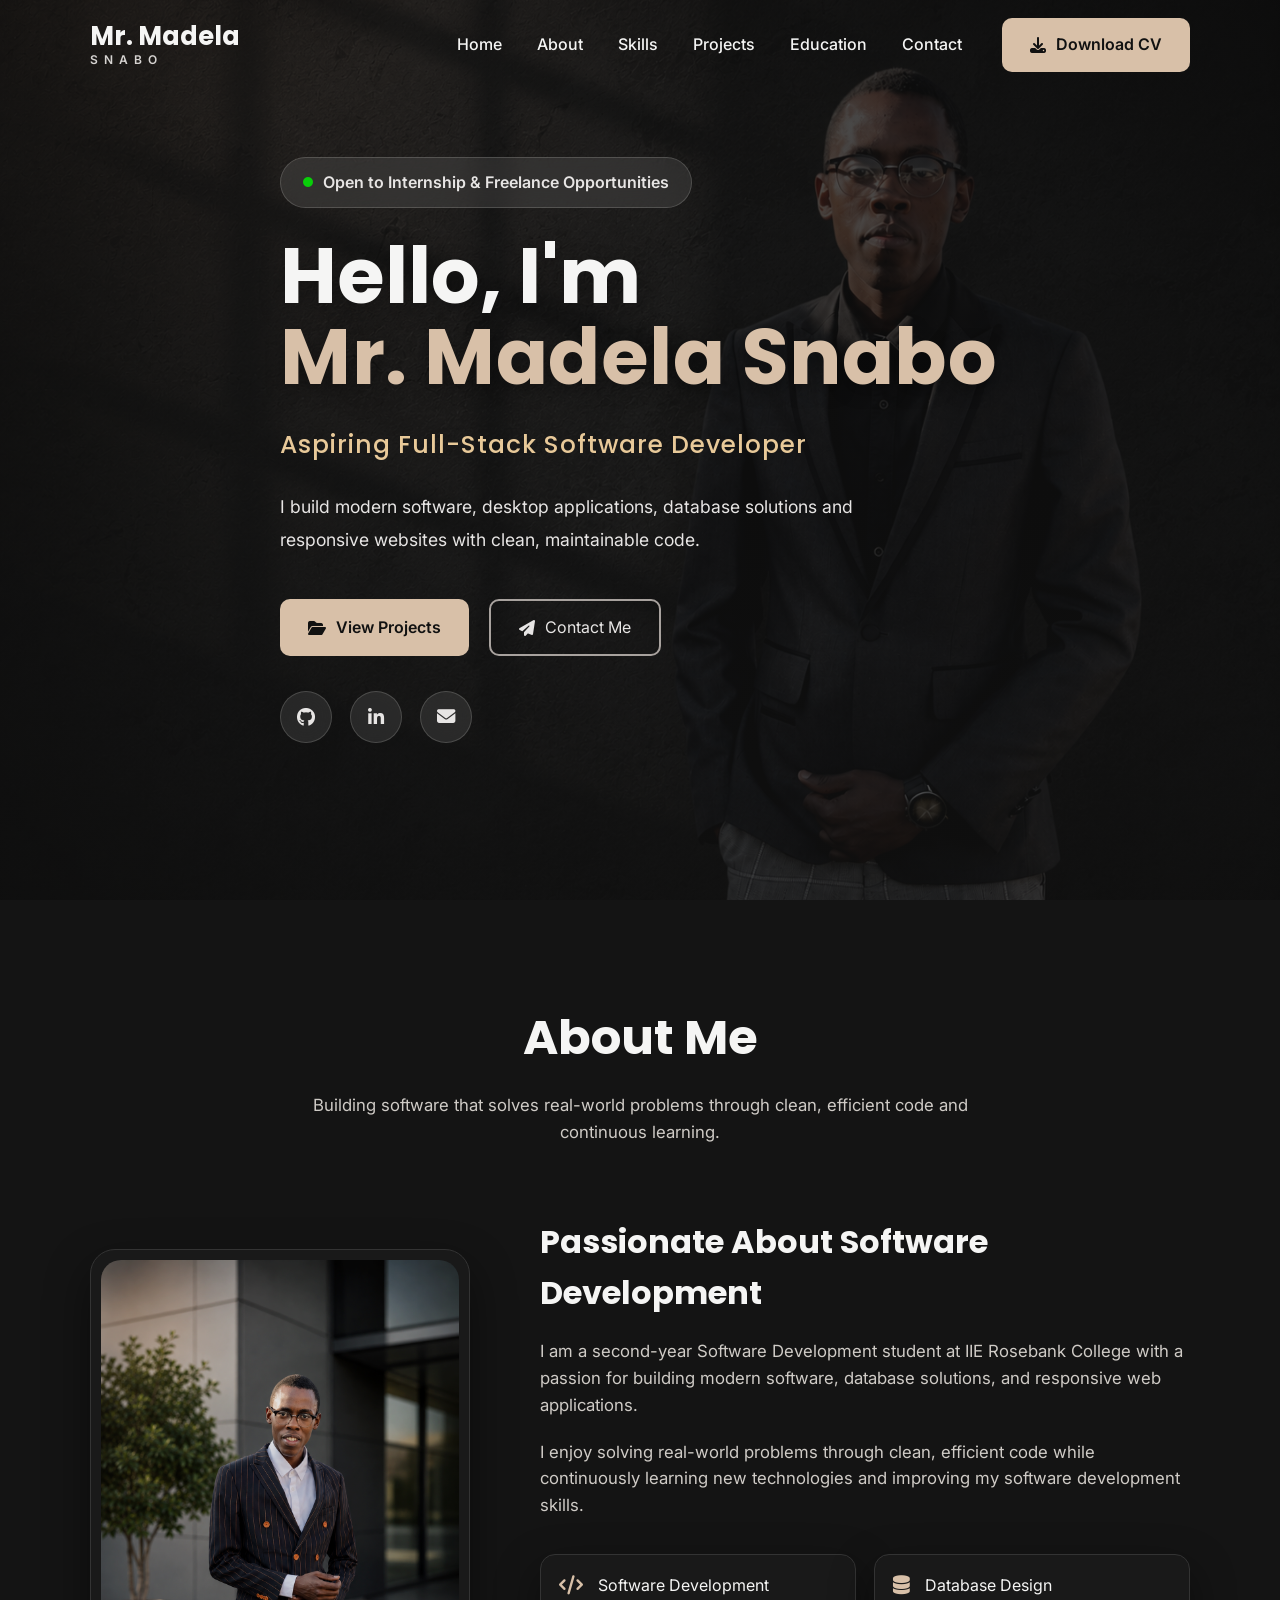
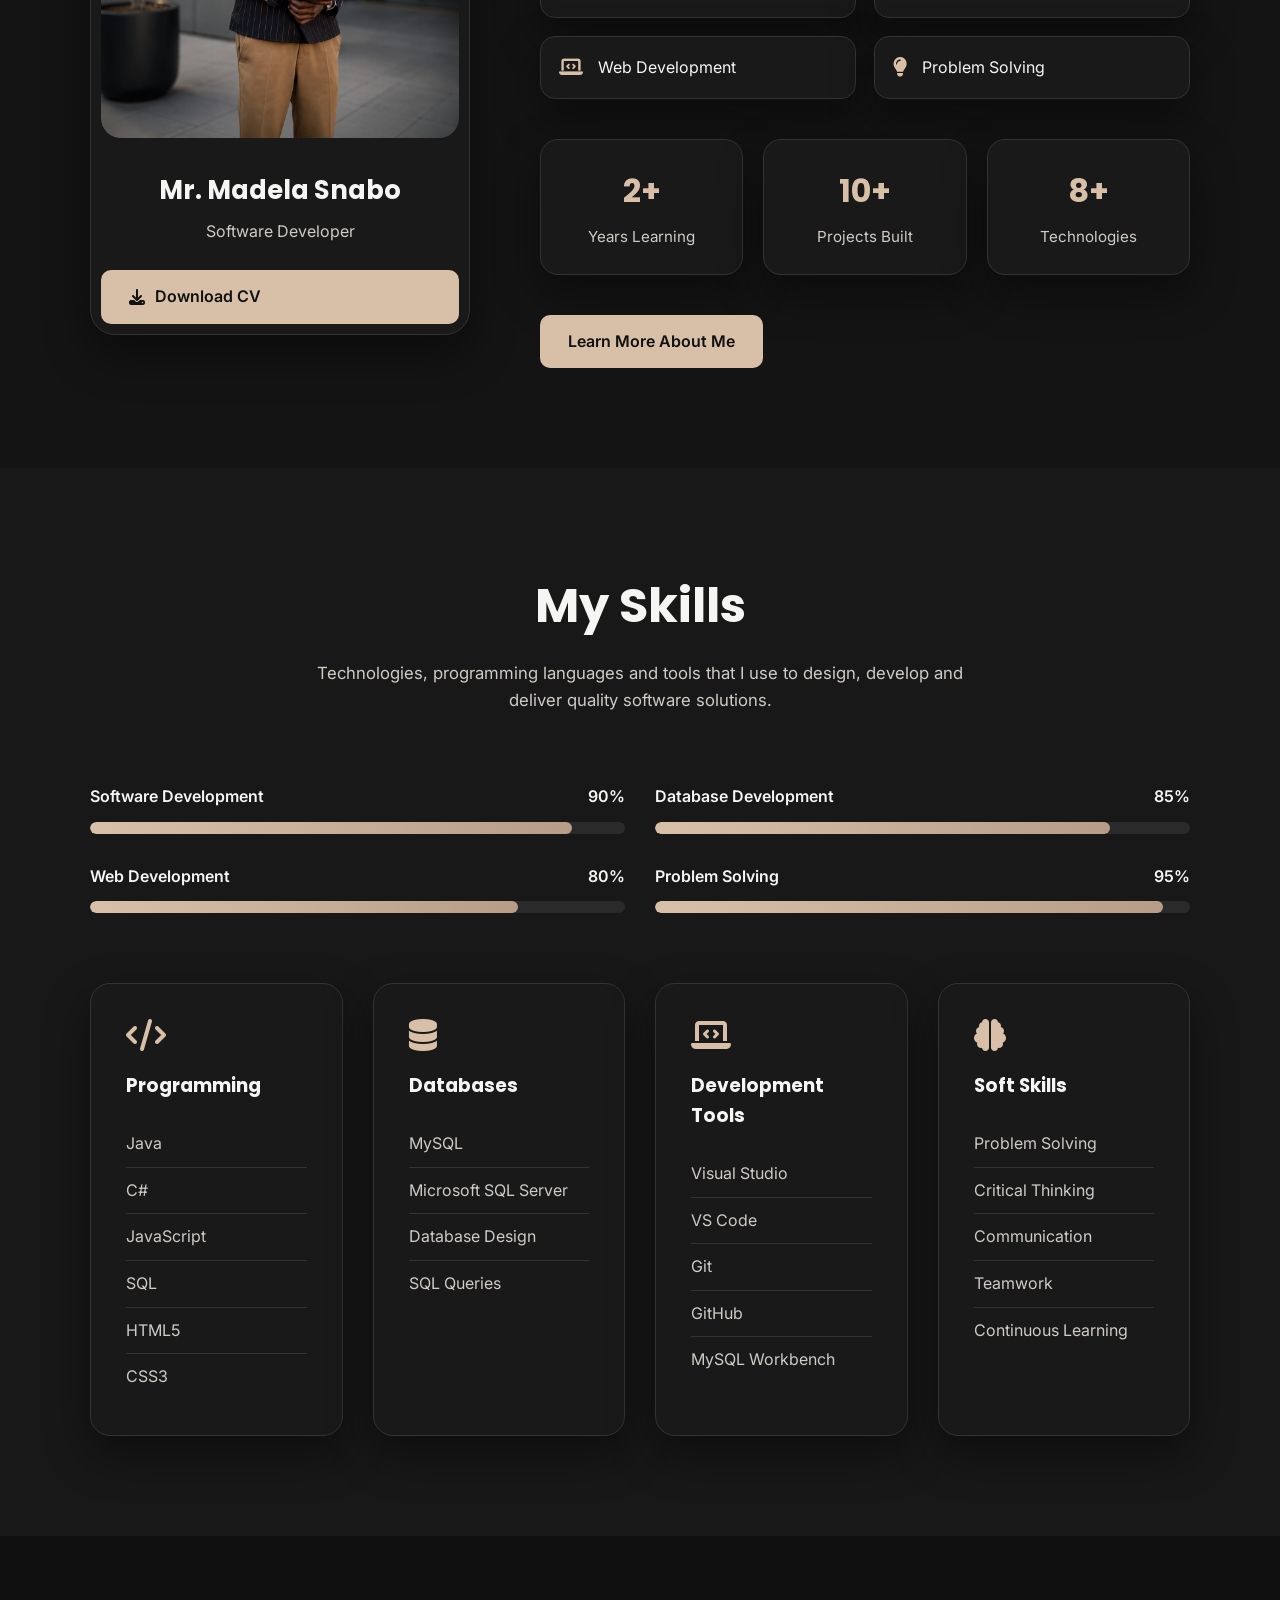
==== commit 5aa8e214: "Add responsive hamburger menu, improve hero section, and polish homepage UI" ====
--- a/index.html
+++ b/index.html
@@ -32,37 +32,50 @@
 
                 <nav>
 
+                    <!-- Logo -->
                     <a href="#home" class="logo">
-                    <span class="logo-main">Mr. Madela</span>
-                    <span class="logo-sub">SNABO</span>
-                    </a>                        
-                    
-                    <ul class="nav-links">
-
-                        <li><a href="#home">Home</a></li>
-
-                        <li><a href="#about">About</a></li>
-
-                        <li><a href="#skills">Skills</a></li>
-
-                        <li><a href="#projects">Projects</a></li>
-
-                        <li><a href="#education">Education</a></li>
-
-                        <li><a href="#contact">Contact</a></li>
-
-                    </ul>
-
-                    <div class="nav-actions">
-
-                       <a href="assets/files/resume.pdf" class="btn" download>
-                            <i class="fa-solid fa-download"></i>
-                            <span>Download CV</span>
-                        </a>
-
-                        <button class="theme-toggle">
-                            <i class="fa-solid fa-moon"></i>
-                        </button>
+                        <span class="logo-main">Mr. Madela</span>
+                        <span class="logo-sub">SNABO</span>
+                    </a>
+
+                    <!-- Hamburger -->
+                    <div class="menu-toggle" id="menu-toggle">
+
+                        <span></span>
+                        <span></span>
+                        <span></span>
+
+                    </div>
+
+                    <!-- Navigation -->
+                    <div class="nav-menu" id="nav-menu">
+
+                        <ul class="nav-links">
+
+                            <li><a href="#home">Home</a></li>
+
+                            <li><a href="#about">About</a></li>
+
+                            <li><a href="#skills">Skills</a></li>
+
+                            <li><a href="#projects">Projects</a></li>
+
+                            <li><a href="#education">Education</a></li>
+
+                            <li><a href="#contact">Contact</a></li>
+                        </ul>
+
+                        <div class="nav-actions">
+
+                            <a href="assets/files/resume.pdf"
+
+                                class="btn" download>
+
+                                <i class="fa-solid fa-download"></i>
+
+                                Download CV
+                            </a>
+                        </div>
 
                     </div>
 
@@ -187,22 +200,15 @@
                             <h3>Passionate About Software Development</h3>
 
                             <p>
-
-                                I am currently a second-year Software Development student at
-                                IIE Rosebank College in South Africa, where I continue to
-                                strengthen my programming, software engineering, and database
-                                development skills.
-
+                                I am a second-year Software Development student at
+                                IIE Rosebank College with a passion for building modern
+                                software, database solutions, and responsive web applications.
                             </p>
 
                             <p>
-
-                                I enjoy building desktop applications, responsive websites,
-                                and database-driven systems that solve real-world problems.
-                                My goal is to become a professional Software Developer while
-                                continuously learning modern technologies and industry best
-                                practices.
-
+                                I enjoy solving real-world problems through clean, efficient
+                                code while continuously learning new technologies and improving
+                                my software development skills.
                             </p>
 
                             <!-- Highlights -->
@@ -251,17 +257,26 @@
 
                                 <div class="stat-card">
 
-                                    <h3>15+</h3>
+                                    <h3>10+</h3>
                                     <p>Projects Built</p>
 
                                 </div>
 
                                 <div class="stat-card">
 
-                                    <h3>10+</h3>
+                                    <h3>8+</h3>
                                     <p>Technologies</p>
 
                                 </div>
+
+                            </div>
+
+
+                            <div class="about-buttons">
+
+                                <a href="about.html" class="btn">
+                                    Learn More About Me
+                                </a>
 
                             </div>
 
--- a/assets/css/style.css
+++ b/assets/css/style.css
@@ -39,23 +39,26 @@
     --neutral-950:#1C1917;
 
     /* Backgrounds */
-    --bg-color:var(--neutral-100);
-    --surface-color:#FFFFFF;
-    --surface-hover:var(--neutral-200);
+    --bg-color:#101010;
+    --surface-color:#191919;
+    --surface-hover:#222222;
 
     /* Text */
-    --text-primary:var(--neutral-950);
-    --text-secondary:var(--neutral-700);
+    --text-primary:#F5F5F4;
+    --text-secondary:#CFCBC6;
 
     /* Borders */
-    --border-color:var(--neutral-300);
+    --border-color:#333333;
 
     /* Accent */
-    --accent-color:var(--neutral-800);
-    --accent-hover:var(--neutral-900);
+    --accent-color:#D8C0A8;
+    --accent-hover:#E6D3BF;
+
+    /* Success */
+    --success:#54D46A;
 
     /* Shadow */
-    --shadow:0 14px 35px rgba(0,0,0,.10);
+    --shadow:0 18px 45px rgba(0,0,0,.45);
 
     /* Radius */
     --radius:16px;
@@ -99,8 +102,8 @@
     gap:10px;
     padding:14px 28px;
     border-radius:10px;
-    background:var(--neutral-300);
-    color:var(--neutral-950);
+    background:var(--accent-color);
+    color:#111111;
     text-decoration:none;
     font-weight:600;
     transition:var(--transition);
@@ -108,7 +111,7 @@
 }
 
 .btn:hover{
-    background:var(--neutral-200);
+    background:var(--accent-hover);
     transform:translateY(-3px);
 
 }
@@ -128,31 +131,20 @@
 }
 
 header.scrolled{
-
     position:fixed;
-
     background:rgba(28,25,23,.80);
-
     backdrop-filter:blur(18px);
-
     box-shadow:0 12px 35px rgba(0,0,0,.18);
 
 }
 
 header.scrolled::after{
-
     content:"";
-
     position:absolute;
-
     left:0;
-
     bottom:0;
-
     width:100%;
-
     height:1px;
-
     background:linear-gradient(
         to right,
         transparent,
@@ -166,7 +158,14 @@
     display:flex;
     justify-content:space-between;
     align-items:center;
-    height: 85px;
+    height:90px;
+
+}
+
+.nav-menu{
+    display:flex;
+    align-items:center;
+    gap:40px;
 
 }
 
@@ -200,22 +199,23 @@
 
 /*==================== NAVIGATION =====================*/
 .nav-links{
+
+    display:flex;
     list-style:none;
-    display:flex;
-    gap:2rem;
+    gap:35px;
 
 }
 
 .nav-links a{
-    color:var(--neutral-300);
     text-decoration:none;
+    color:var(--text-primary);
     font-weight:500;
-    transition:var(--transition);
+    transition:.3s;
 
 }
 
 .nav-links a:hover{
-    color:var(--neutral-100);
+    color:var(--accent-color);
 
 }
 
@@ -226,18 +226,65 @@
 
 }
 
-.theme-toggle{
-    background:rgba(231,229,228,.10);
-    border:1px solid rgba(231,229,228,.15);
-    color:var(--neutral-300);
-    backdrop-filter:blur(12px);
-
-}
-
-.theme-toggle:hover{
-    transform:translateY(-2px);
-
-}
+
+/* Hamburger */
+.menu-toggle{
+    display:none;
+    flex-direction:column;
+    cursor:pointer;
+    gap:6px;
+
+}
+
+.menu-toggle span{
+    width:28px;
+    height:3px;
+    background:var(--text-primary);
+    border-radius:10px;
+    transition:.35s;
+
+}
+
+
+/*   Nav Responsive */
+@media(max-width:900px){
+
+.menu-toggle{
+    display:flex;
+
+}
+
+.nav-menu{
+    position:absolute;
+    top:90px;
+    left:0;
+    width:100%;
+    background:#111;
+    flex-direction:column;
+    align-items:center;
+    justify-content:center;
+    gap:30px;
+    padding:40px 0;
+    transform:translateY(-130%);
+    transition:.45s ease;
+    border-bottom:1px solid #2f2f2f;
+
+}
+
+.nav-menu.active{
+    transform:translateY(0);
+
+}
+
+.nav-links{
+    flex-direction:column;
+    align-items:center;
+    gap:25px;
+
+}
+
+}
+
 
 
 /*======================================== HERO ========================================*/
@@ -261,7 +308,7 @@
 }
 
 .hero-content{
-    position:elative;
+    position: relative;
     z-index:2;
     max-width:720px;
 
@@ -279,7 +326,6 @@
 
 .hero h1 span{
     color:#D8C0A8;
-
     text-shadow:0 6px 18px rgba(0,0,0,.35);
     letter-spacing:.5px;
 
@@ -288,13 +334,9 @@
 .hero h2{
 
     font-size:1.55rem;
-
     font-weight:500;
-
     color:#E8C999;
-
     letter-spacing:1px;
-
     margin-bottom:25px;
 
 }
@@ -434,7 +476,7 @@
 
 /*============================== ABOUT ==============================*/
 #about{
-    background:var(--surface-hover);
+     background:#141414;
 }
 
 .section-title{
@@ -444,10 +486,12 @@
 
 .section-title h2{
     font-size:3rem;
+    color:var(--text-primary);
     margin-bottom:15px;
 }
 
 .section-title p{
+    color:var(--text-secondary);
     max-width:700px;
     margin:auto;
     font-size:1.05rem;
@@ -467,6 +511,7 @@
 /* Profile card */
 .profile-card{
     background:var(--surface-color);
+    border:1px solid var(--border-color);
     padding:10px;
     border-radius:25px;
     text-align:center;
@@ -541,6 +586,7 @@
     align-items:center;
     gap:15px;
     background:var(--surface-color);
+    border:1px solid var(--border-color);
     padding:18px;
     border-radius:15px;
     box-shadow:var(--shadow);
@@ -560,7 +606,7 @@
 }
 
 
-/* Ststistics */
+/* Stastistics */
 .about-stats{
     display:flex;
     justify-content:space-between;
@@ -571,6 +617,7 @@
 .stat-card{
     flex:1;
     background:var(--surface-color);
+    border:1px solid var(--border-color);
     padding:25px;
     border-radius:18px;
     text-align:center;
@@ -596,6 +643,19 @@
 
 }
 
+.about-buttons{
+    margin-top:40px;
+
+}
+
+.about-buttons .btn{
+
+    display:inline-flex;
+    align-items:center;
+    gap:10px;
+
+}
+
 
 /* Responsive */
 @media (max-width:900px){
@@ -621,7 +681,7 @@
 
 /*============================== SKILLS ==============================*/
 #skills{
-    background:var(--bg-color);
+     background:#181818;
 }
 
 .skills-grid{
@@ -641,7 +701,7 @@
 .progress{
     width:100%;
     height:12px;
-    background:#e7e5e4;
+    background:#2A2A2A;
     border-radius:50px;
     overflow:hidden;
 }
@@ -651,8 +711,8 @@
     border-radius:50px;
     background:linear-gradient(
         90deg,
-        #57534E,
-        #292524
+        #D8C0A8,
+        #B79D88
     );
 }
 
@@ -671,9 +731,10 @@
 }
 
 .skill-card{
-    background:white;
+    background:var(--surface-color);
     padding:35px;
     border-radius:20px;
+    border:1px solid var(--border-color);
     box-shadow:var(--shadow);
     transition:.3s;
 
@@ -722,4 +783,18 @@
 
     }
 
+}
+
+/*  Hover Glow for Cards */
+.profile-card:hover,
+.skill-card:hover,
+.stat-card:hover,
+.about-highlights div:hover{
+
+    border-color:rgba(216,192,168,.45);
+
+    box-shadow:
+        0 20px 45px rgba(0,0,0,.45),
+        0 0 0 1px rgba(216,192,168,.15);
+
 }
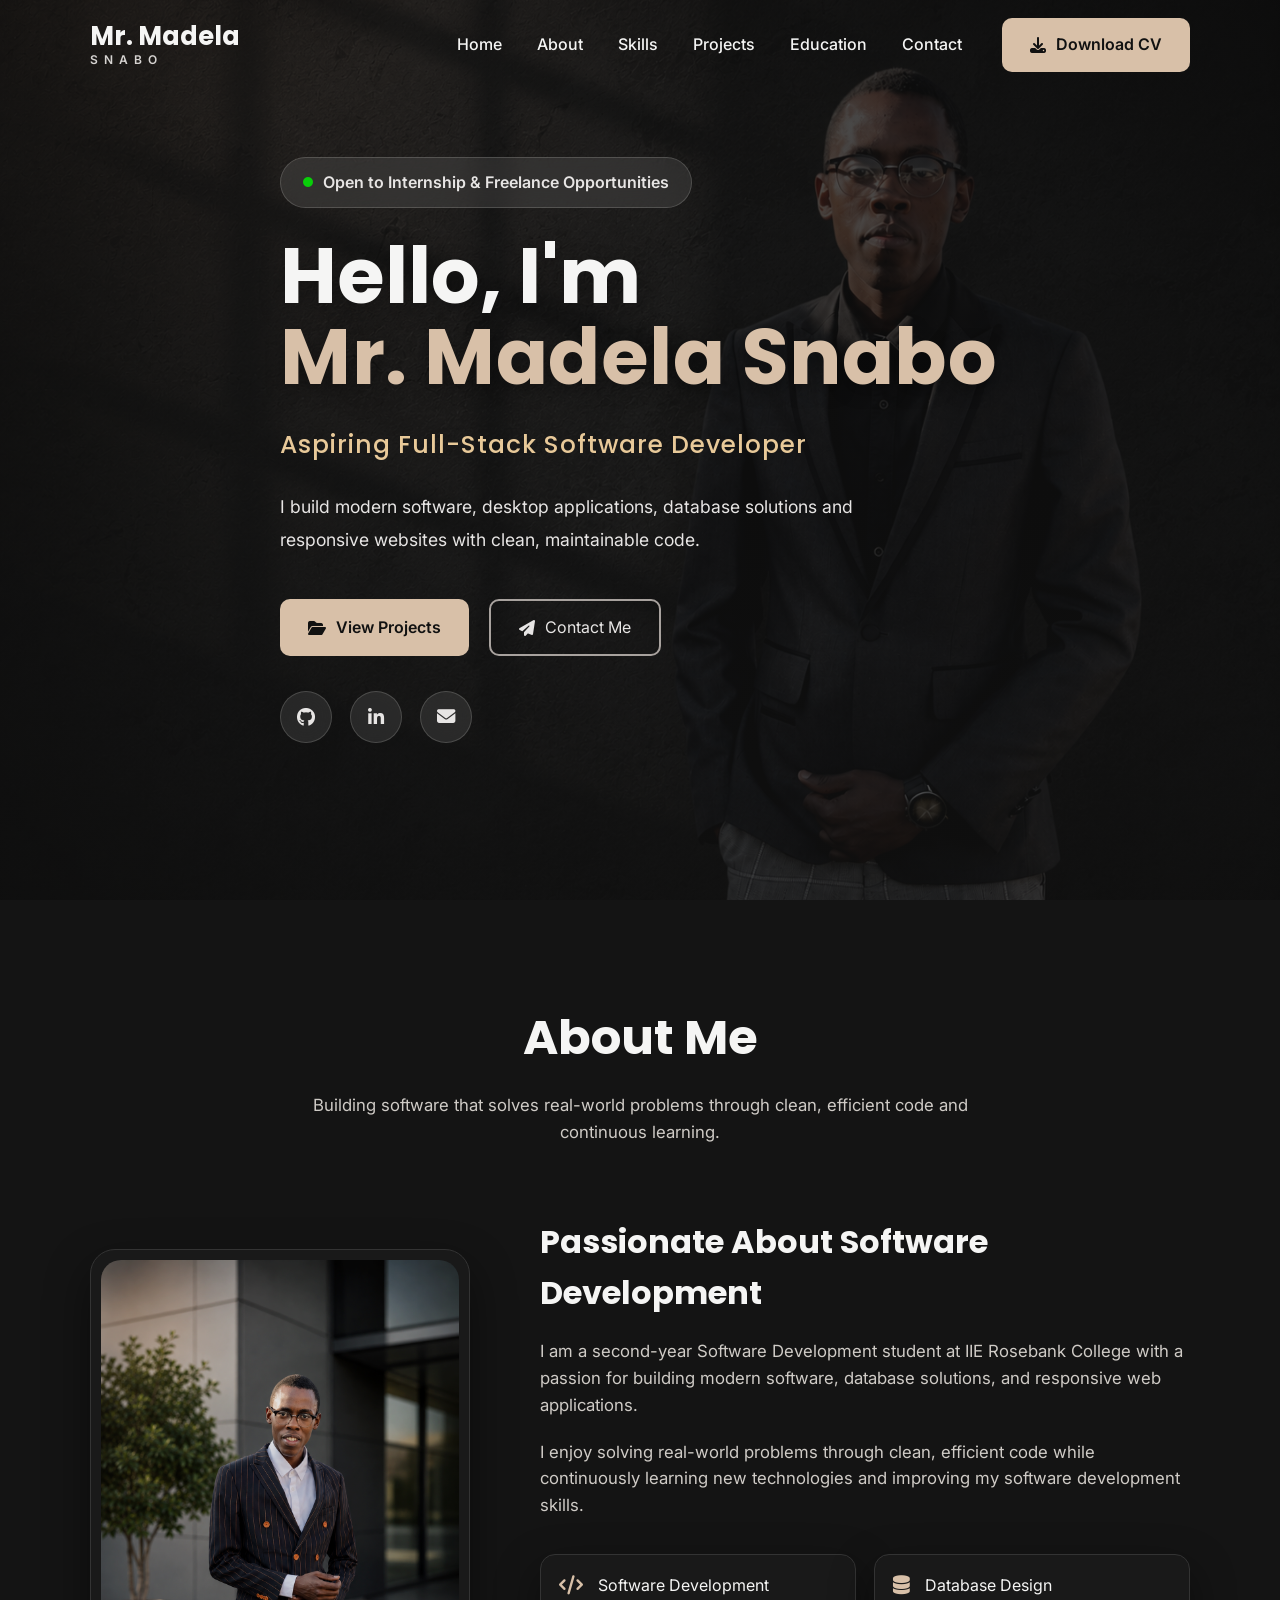
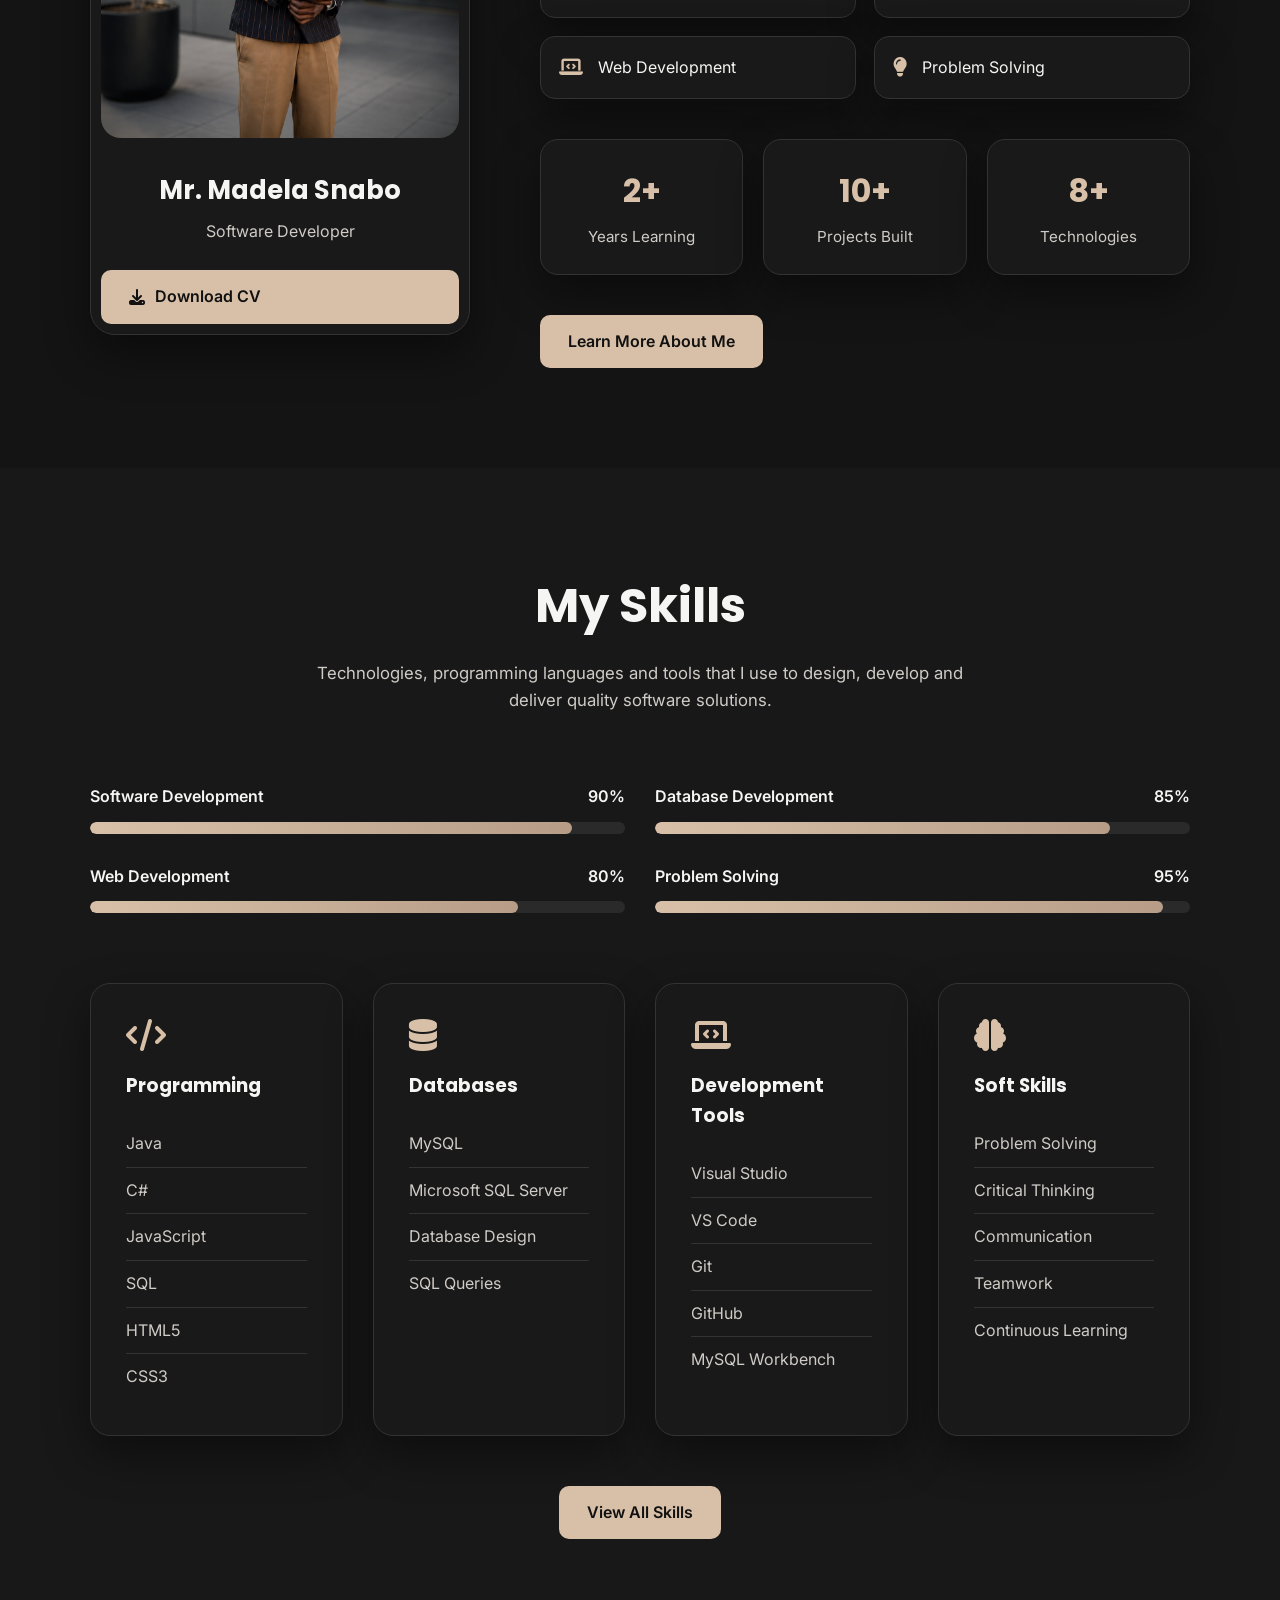
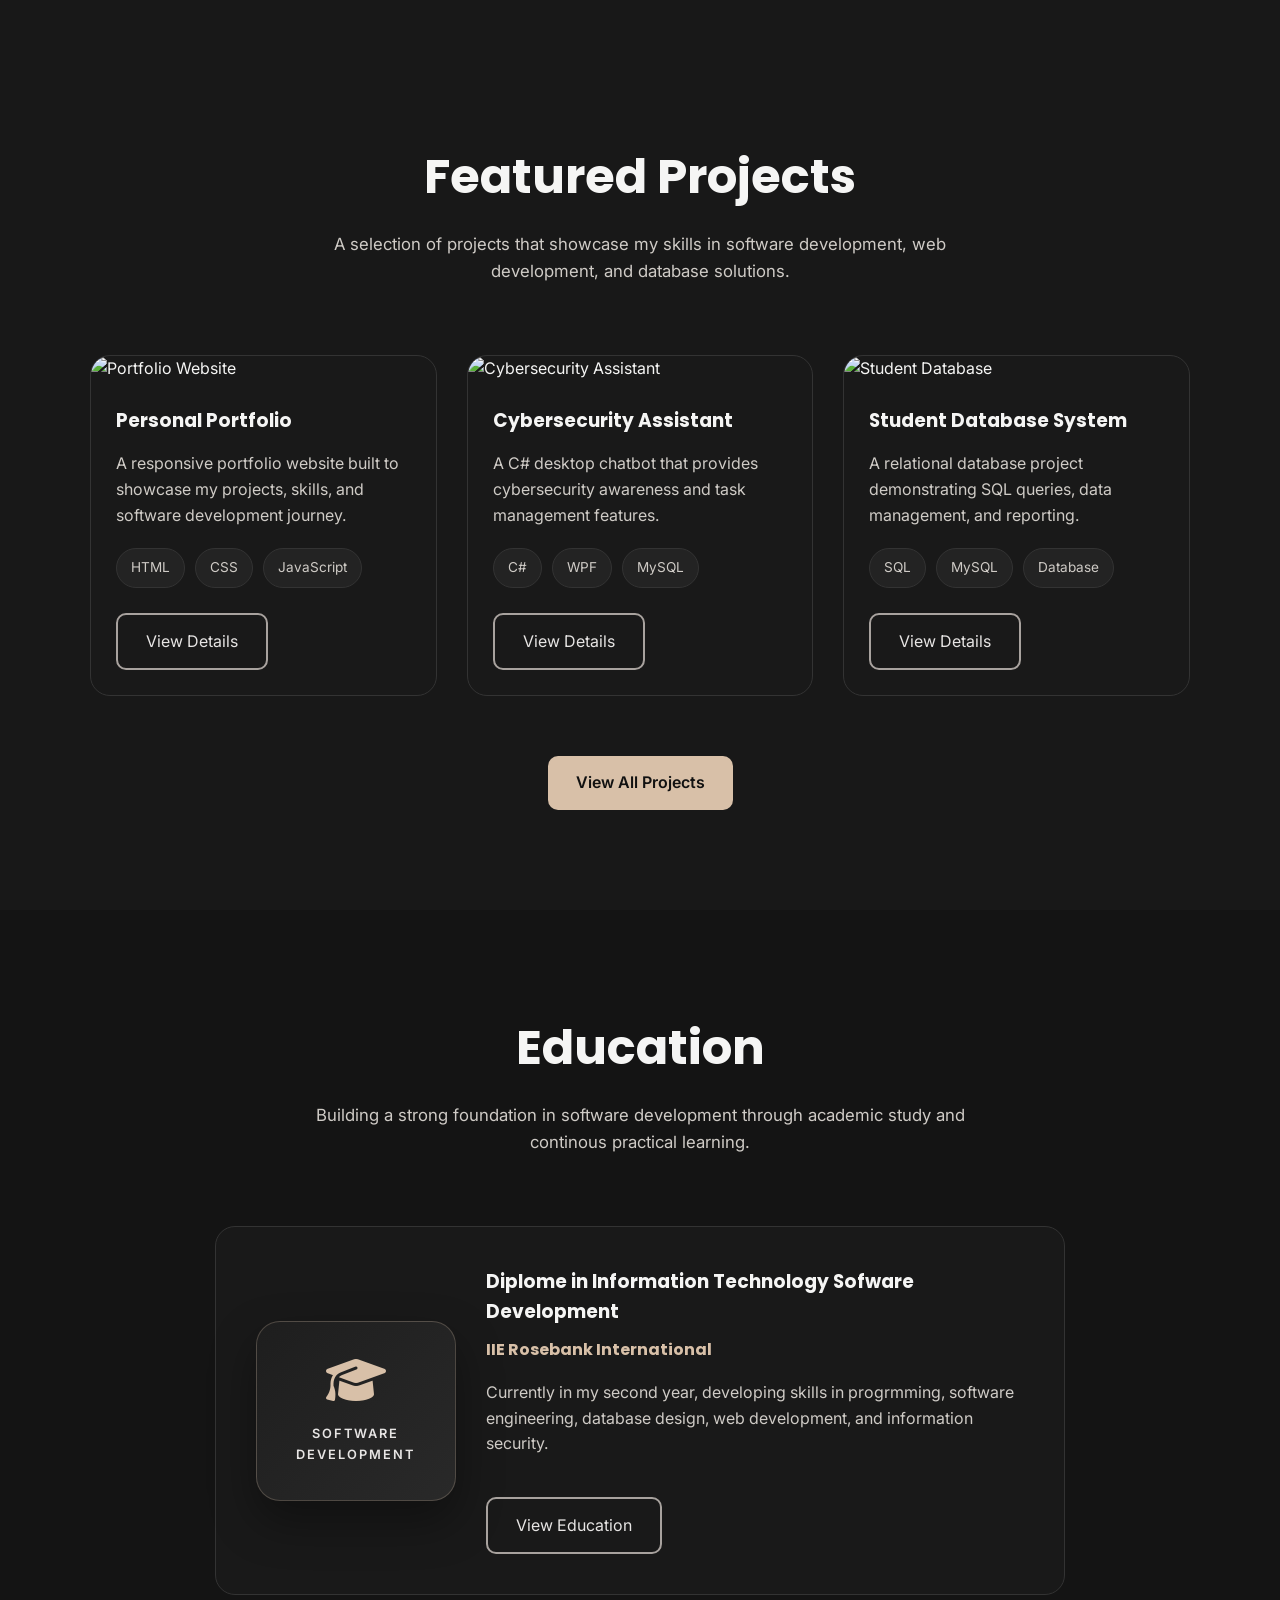
==== commit 326f0dc8: "Complete home page layout (education section) and preparing navigation to dedicated pages" ====
--- a/index.html
+++ b/index.html
@@ -122,7 +122,7 @@
                             View Projects
                         </a>
 
-                        <a href="#contact" class="btn-outline">
+                        <a href="#contact.html" class="btn-outline">
                             <i class="fa-solid fa-paper-plane"></i>
                             Contact Me
                         </a>
@@ -451,25 +451,191 @@
 
                     </div>
 
+                    <div class="skills-button">
+                        <a href="skills.html" class="btn">
+                            View All Skills
+                        </a>
+                    </div>
+
                 </div>
 
             </section>
 
 
 
+            <!-- ================= PROJECTS ================= -->
             <section id="projects">
 
+                <div class="container">
+
+                    <div class="section-title">
+
+                        <h2>Featured Projects</h2>
+
+                        <p>
+                            A selection of projects that showcase my skills in software
+                            development, web development, and database solutions.
+                        </p>
+
+                    </div>
+
+                    <div class="projects-grid">
+
+                        <!-- Project 1 -->
+                        <div class="project-card">
+
+                            <div class="project-image">
+
+                                <img src="assets/images/project-placeholder.jpg"
+                                    alt="Portfolio Website">
+
+                            </div>
+
+                            <div class="project-content">
+                                <h3>Personal Portfolio</h3>
+
+                                <p>
+                                    A responsive portfolio website built to showcase my
+                                    projects, skills, and software development journey.
+                                </p>
+
+                                <div class="project-tags">
+                                    <span>HTML</span>
+                                    <span>CSS</span>
+                                    <span>JavaScript</span>
+                                </div>
+
+                                <a href="#" class="btn-outline">
+                                    View Details
+                                </a>
+                            </div>
+
+                        </div>
+
+
+                        <!-- Project 2 -->
+                        <div class="project-card">
+
+                            <div class="project-image">
+
+                                <img src="assets/images/project-placeholder.jpg"
+                                    alt="Cybersecurity Assistant">
+
+                            </div>
+
+                            <div class="project-content">
+                                <h3>Cybersecurity Assistant</h3>
+
+                                <p>
+                                    A C# desktop chatbot that provides cybersecurity
+                                    awareness and task management features.
+                                </p>
+
+                                <div class="project-tags">
+                                    <span>C#</span>
+                                    <span>WPF</span>
+                                    <span>MySQL</span>
+                                </div>
+
+                                <a href="#" class="btn-outline">
+                                    View Details
+                                </a>
+                            </div>
+
+                        </div>
+
+                        <!-- Project 3 -->
+                        <div class="project-card">
+
+                            <div class="project-image">
+
+                                <img src="assets/images/project-placeholder.jpg"
+                                    alt="Student Database">
+
+                            </div>
+
+                            <div class="project-content">
+                                <h3>Student Database System</h3>
+
+                                <p>
+                                    A relational database project demonstrating SQL queries,
+                                    data management, and reporting.
+                                </p>
+
+                                <div class="project-tags">
+                                    <span>SQL</span>
+                                    <span>MySQL</span>
+                                    <span>Database</span>
+                                </div>
+
+                                <a href="#" class="btn-outline">
+                                View Details
+                                </a>
+                            </div>
+
+                        </div>
+
+                    </div>
+
+                    <div class="projects-button">
+
+                        <a href="projects.html" class="btn">
+                            View All Projects
+                        </a>
+                    </div>
+
+                </div>
+
             </section>
 
-
+            <!-- ================= EDUCATION ================= -->
             <section id="education">
 
+                <div id="education">
+
+                    <div class="container">
+
+                        <div class="section-title">
+                            <h2>Education</h2>
+
+                            <p>
+                                Building a strong foundation in software development through
+                                academic study and continous practical learning.
+                            </p>
+                        </div>
+
+                        <div class="education-card">
+
+                            <div class="education-badge">
+                                <i class="fa-solid fa-graduation-cap"></i>
+                                <span>SOFTWARE<br>DEVELOPMENT</span>
+                            </div>
+
+                            <div class="education-content">
+
+                                <h3>Diplome in Information Technology Sofware Development</h3>
+
+                                <h4>IIE Rosebank International</h4>
+
+                                <p>
+                                    Currently in my second year, developing skills in
+                                    progrmming, software engineering, database design,
+                                    web development, and information security.
+                                </p>
+
+                                <a href="education.html" class="btn-outline">
+                                    View Education
+                                </a>
+                            </div>
+
+                        </div>
+
+                    </div>
+
+                </div>
+
             </section>
 
-
-            <section id="contact">
-
-            </section>
 
         </main>
 
--- a/assets/css/style.css
+++ b/assets/css/style.css
@@ -774,6 +774,14 @@
 
 }
 
+.skills-button{
+
+    margin-top:50px;
+
+    text-align:center;
+
+}
+
 
 /* Responsive */
 @media(max-width:900px){
@@ -797,4 +805,185 @@
         0 20px 45px rgba(0,0,0,.45),
         0 0 0 1px rgba(216,192,168,.15);
 
-}+}
+
+
+
+
+/*============================== PROJECTS ==============================*/
+
+#projects{
+    background:#181818;
+
+}
+
+.projects-grid{
+    display:grid;
+    grid-template-columns:repeat(3,1fr);
+    gap:30px;
+    margin-top:60px;
+
+}
+
+.project-card{
+    background:var(--surface-color);
+    border:1px solid var(--border-color);
+    border-radius:20px;
+    overflow:hidden;
+    transition:.35s ease;
+
+}
+
+.project-card:hover{
+    transform:translateY(-8px);
+    border-color:rgba(216,192,168,.4);
+    box-shadow:0 20px 40px rgba(0,0,0,.35);
+
+}
+
+.project-image img{
+    width:100%;
+    height:220px;
+    object-fit:cover;
+
+}
+
+.project-content{
+    padding:25px;
+
+}
+
+.project-content h3{
+    margin-bottom:15px;
+    color:var(--text-primary);
+
+}
+
+.project-content p{
+    margin-bottom:20px;
+
+}
+
+.project-tags{
+    display:flex;
+    flex-wrap:wrap;
+    gap:10px;
+    margin-bottom:25px;
+
+}
+
+.project-tags span{
+    padding:8px 14px;
+    background:#232323;
+    border:1px solid var(--border-color);
+    border-radius:50px;
+    font-size:.85rem;
+    color:var(--text-secondary);
+
+}
+
+.projects-button{
+    text-align:center;
+    margin-top:60px;
+
+}
+
+
+/* Responsive */
+@media (max-width:992px){
+
+    .projects-grid{
+        grid-template-columns:1fr;
+
+    }
+
+}
+
+
+/*============================== EDUCATION ==============================*/
+
+#education{
+    background:#141414;
+
+}
+
+.education-card{
+    max-width:850px;
+    margin:60px auto 0;
+    display:flex;
+    align-items:center;
+    gap:30px;
+    padding:40px;
+    background:var(--surface-color);
+    border:1px solid var(--border-color);
+    border-radius:20px;
+    transition:.35s ease;
+
+}
+
+.education-card:hover{
+    transform:translateY(-6px);
+    border-color:rgba(216,192,168,.35);
+
+}
+
+.education-badge{
+    width:400px;
+    height:180px;
+    border-radius:24px;
+    background:linear-gradient(
+        135deg,
+        #1E1E1E,
+        #292929
+    );
+    
+    display:flex;
+    flex-direction:column;
+    justify-content:center;
+    align-items:center;
+    border:1px solid rgba(216,192,168,.25);
+    box-shadow:0 20px 45px rgba(0,0,0,.35);
+
+}
+
+.education-badge i{
+    font-size:3rem;
+    color:var(--accent-color);
+    margin-bottom:20px;
+
+}
+
+.education-badge span{
+    text-align:center;
+    letter-spacing:2px;
+    font-size:.8rem;
+    color:#E7E5E4;
+    font-weight:600;
+
+}
+
+.education-content h3{
+    margin-bottom:10px;
+
+}
+
+.education-content h4{
+    color:var(--accent-color);
+    margin-bottom:18px;
+
+}
+
+.education-content p{
+    margin-bottom:30px;
+
+}
+
+.education-content .btn-outline{
+    margin-top:10px;
+
+}
+
+
+
+
+
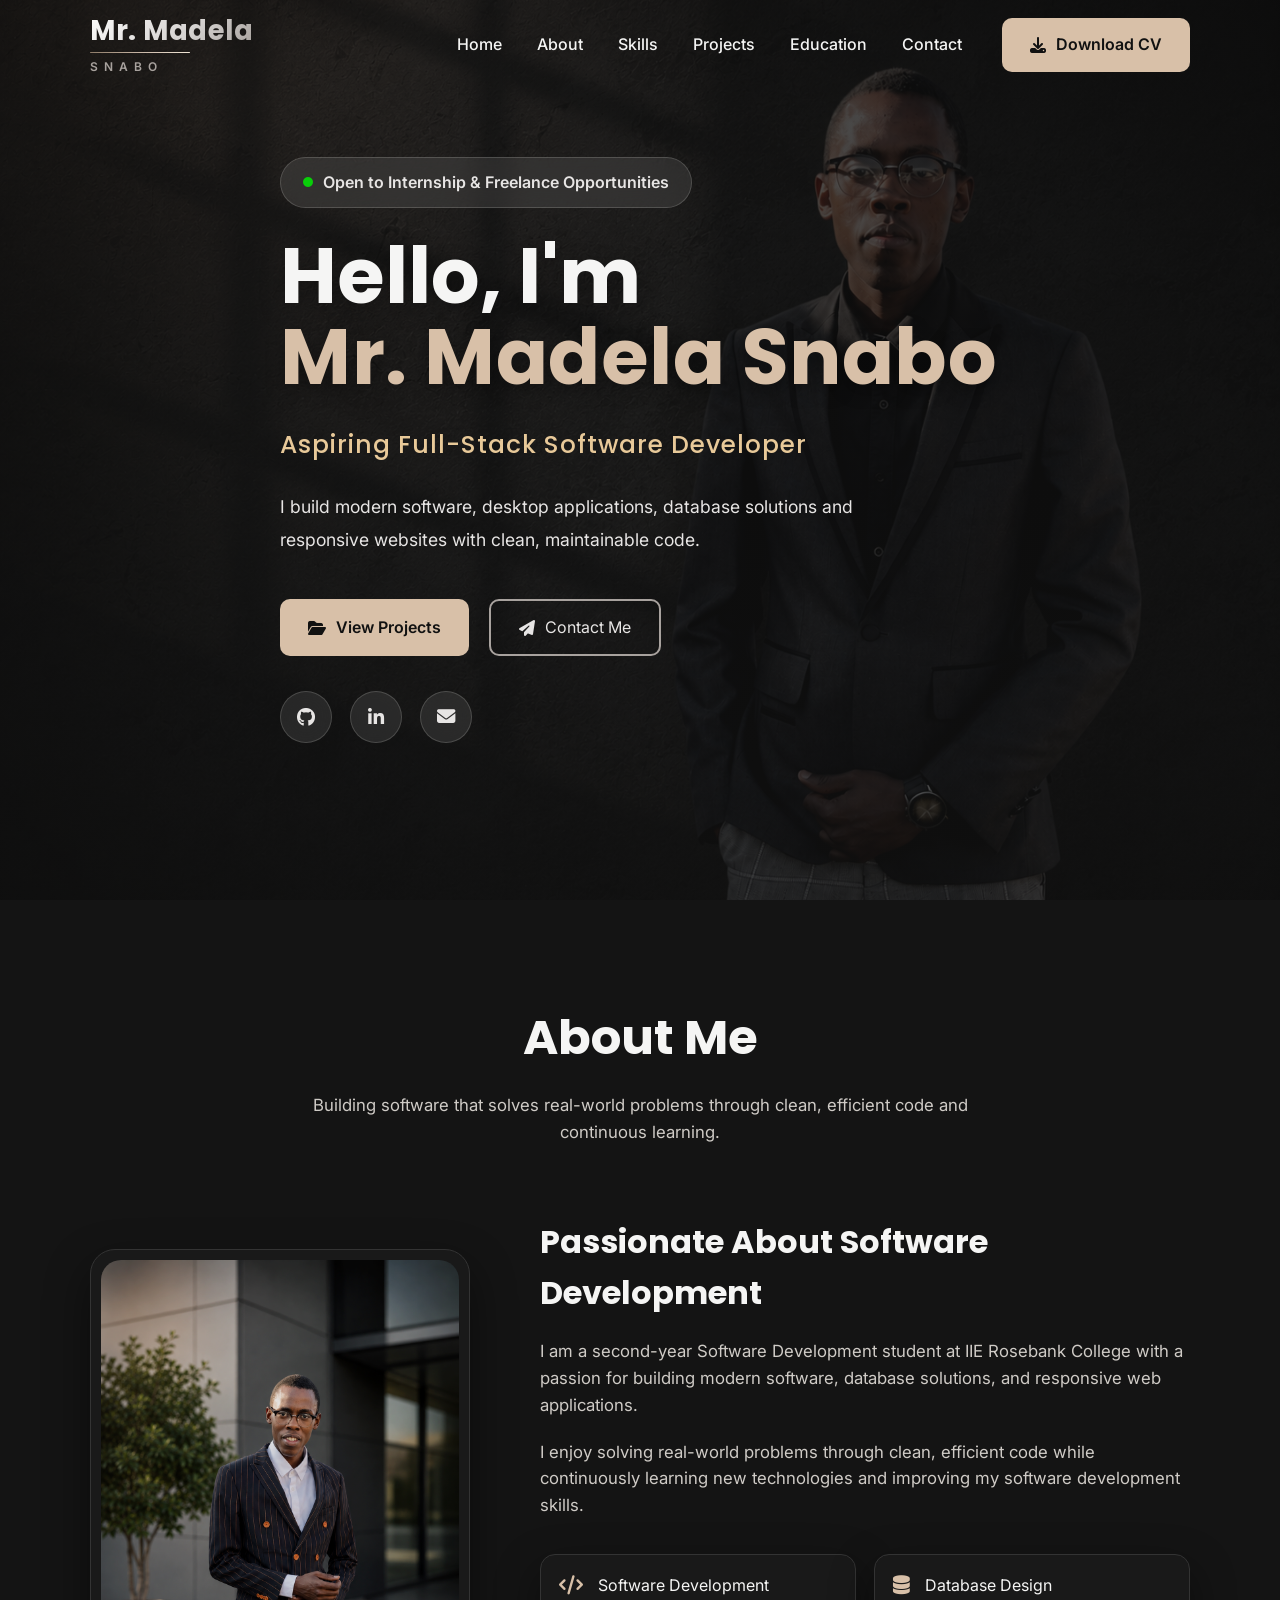
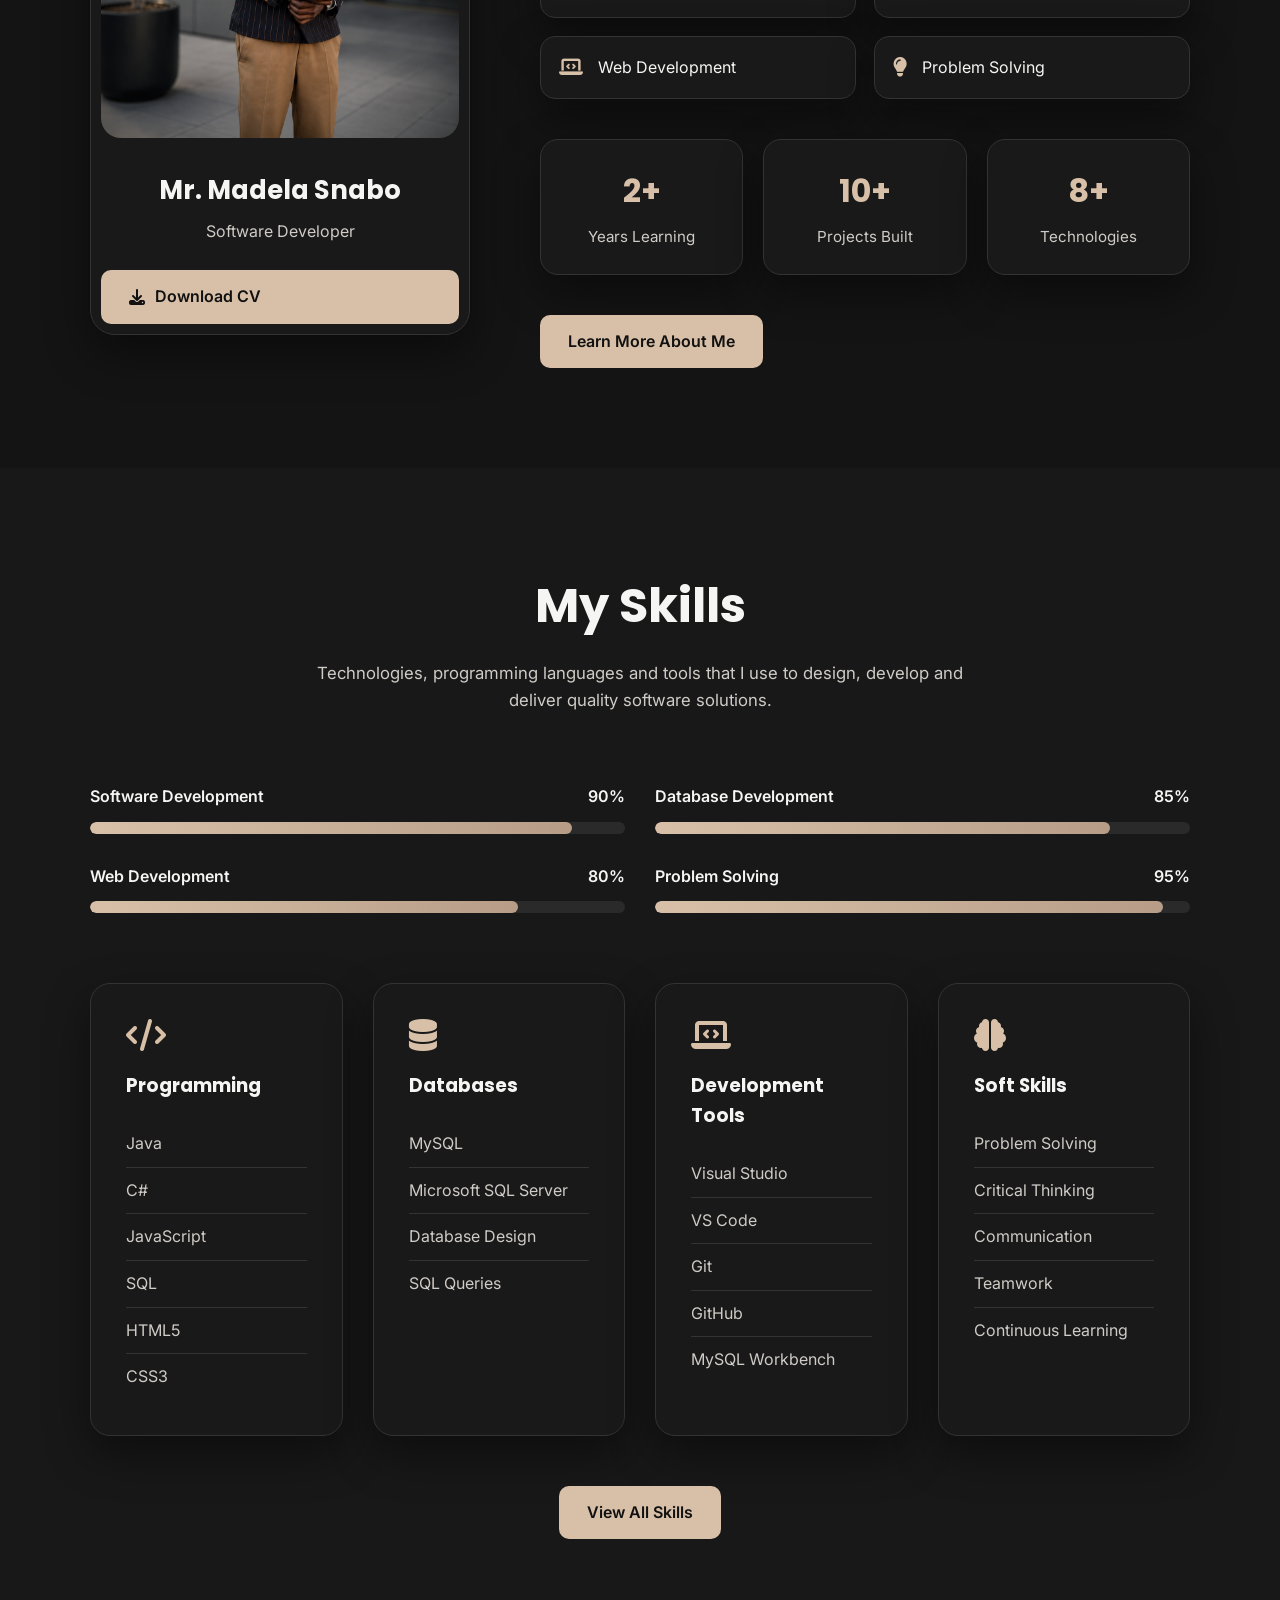
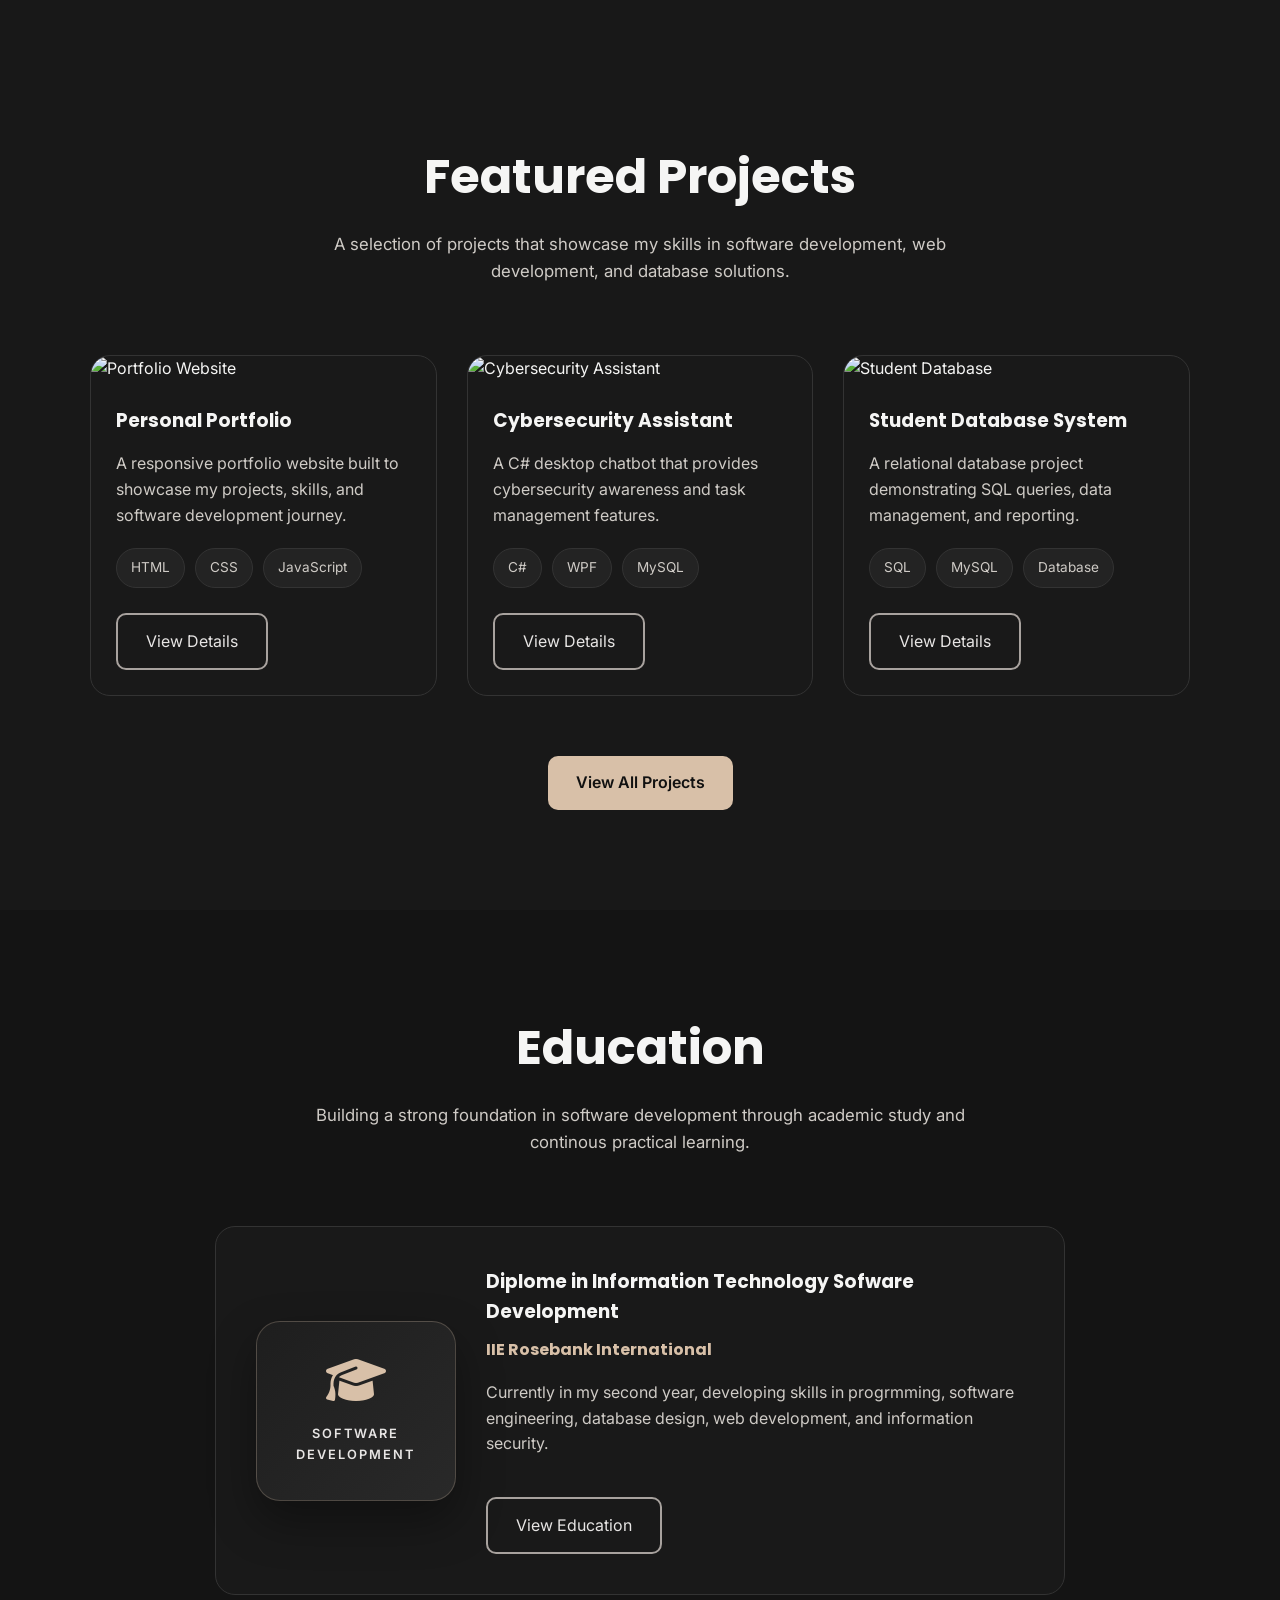
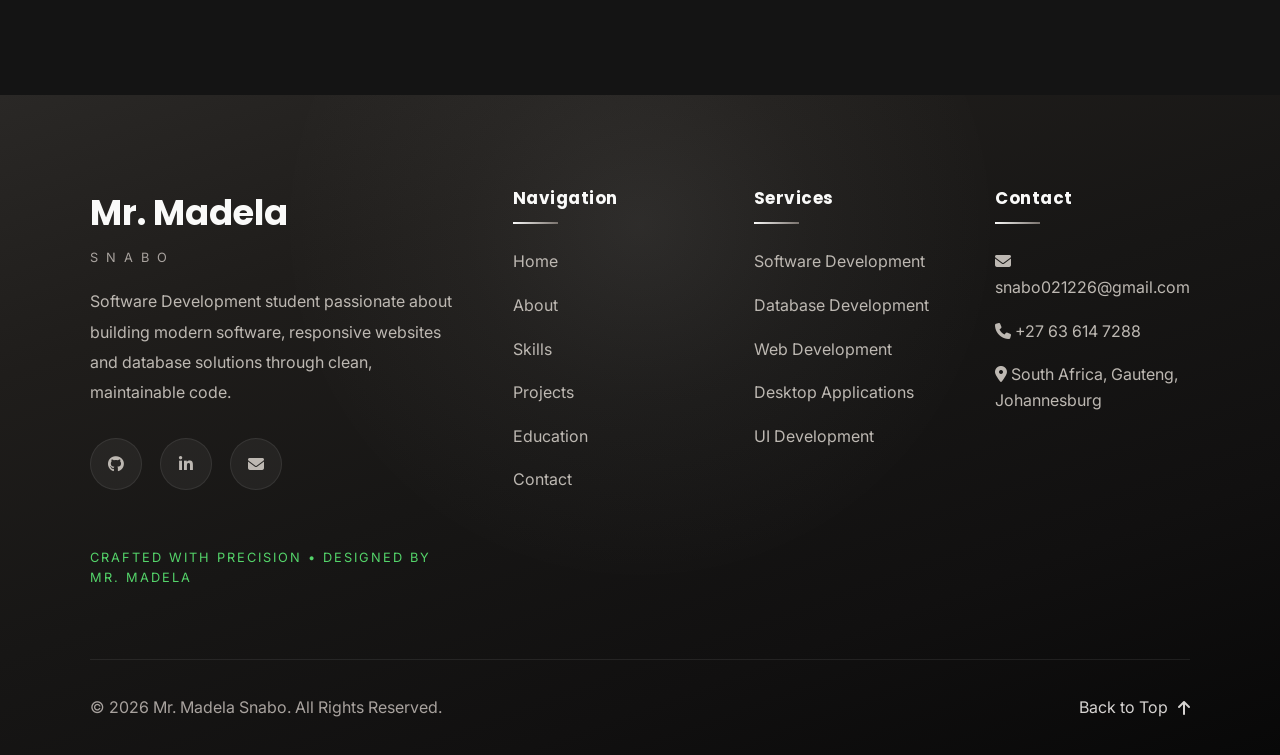
==== commit f1debf44: "Complete home page with premium footer, responsive navigation, education highlights, and UI refineme" ====
--- a/index.html
+++ b/index.html
@@ -33,8 +33,9 @@
                 <nav>
 
                     <!-- Logo -->
-                    <a href="#home" class="logo">
+                    <a href="index.html" class="logo">
                         <span class="logo-main">Mr. Madela</span>
+                        <span class="logo-divider"></span>
                         <span class="logo-sub">SNABO</span>
                     </a>
 
@@ -640,10 +641,152 @@
         </main>
 
 
-        <!-- ================= FOOTER ================= -->
-        <footer>
-
-        </footer>
+<!-- ================= FOOTER ================= -->
+<footer>
+
+    <div class="container">
+
+        <!-- Footer Grid -->
+        <div class="footer-grid">
+
+            <!-- ================= Column 1 ================= -->
+            <div class="footer-column">
+
+                <a href="index.html" class="footer-logo">
+
+                    <h2>Mr. Madela</h2>
+
+                    <span>SNABO</span>
+
+                </a>
+
+                <p class="footer-description">
+                    Software Development student passionate about building
+                    modern software, responsive websites and database
+                    solutions through clean, maintainable code.
+                </p>
+
+                <div class="footer-social">
+
+                    <a href="https://github.com/mr-madela"
+                       target="_blank"
+                       aria-label="GitHub">
+                        <i class="fab fa-github"></i>
+                    </a>
+
+                    <a href="#"
+                       target="_blank"
+                       aria-label="LinkedIn">
+                        <i class="fab fa-linkedin-in"></i>
+                    </a>
+
+                    <a href="mailto:snabo021226@gmail.com"
+                       aria-label="Email">
+                        <i class="fas fa-envelope"></i>
+                    </a>
+
+                </div>
+
+                <p class="footer-signature">
+                    Crafted with precision • Designed by Mr. Madela
+                </p>
+
+            </div>
+
+
+            <!-- ================= Column 2 ================= -->
+            <div class="footer-column">
+
+                <h3>Navigation</h3>
+
+                <a href="index.html">Home</a>
+
+                <a href="about.html">About</a>
+
+                <a href="skills.html">Skills</a>
+
+                <a href="projects.html">Projects</a>
+
+                <a href="education.html">Education</a>
+
+                <a href="contact.html">Contact</a>
+
+            </div>
+
+
+            <!-- ================= Column 3 ================= -->
+            <div class="footer-column">
+
+                <h3>Services</h3>
+
+                <a href="projects.html">
+                    Software Development
+                </a>
+
+                <a href="projects.html">
+                    Database Development
+                </a>
+
+                <a href="projects.html">
+                    Web Development
+                </a>
+
+                <a href="projects.html">
+                    Desktop Applications
+                </a>
+
+                <a href="projects.html">
+                    UI Development
+                </a>
+
+            </div>
+
+
+            <!-- ================= Column 4 ================= -->
+            <div class="footer-column">
+
+                <h3>Contact</h3>
+
+                <a href="mailto:your@email.com">
+                    <i class="fas fa-envelope"></i>
+                    snabo021226@gmail.com
+                </a>
+
+                <a href="tel:+27000000000">
+                    <i class="fas fa-phone"></i>
+                    +27 63 614 7288
+                </a>
+
+                <a href="#">
+                    <i class="fas fa-location-dot"></i>
+                    South Africa, Gauteng, Johannesburg
+                </a>
+
+            </div>
+
+        </div>
+
+
+        <!-- Bottom Footer -->
+        <div class="footer-bottom">
+
+            <p>
+                © 2026 Mr. Madela Snabo. All Rights Reserved.
+            </p>
+
+            <a href="#home" class="back-top">
+
+                Back to Top
+
+                <i class="fa-solid fa-arrow-up"></i>
+
+            </a>
+
+        </div>
+
+    </div>
+
+</footer>
 
         <script src="assets/js/script.js"></script>
 
--- a/assets/css/style.css
+++ b/assets/css/style.css
@@ -170,32 +170,87 @@
 }
 
 
-/*==================== LOGO =====================*/
+/*============================== LOGO ==============================*/
+
 .logo{
-    display: flex;
-    flex-direction: column;
-    justify-content: center;
-    text-decoration: none;
-    line-height: 1;
-}
-
+
+    display:flex;
+    flex-direction:column;
+    justify-content:center;
+    text-decoration:none;
+    line-height:1;
+    transition:.35s ease;
+
+}
+
+/* Main Name */
 .logo-main{
-    font-family: 'Poppins', sans-serif;
-    font-size: 1.6rem;
-    font-weight: 700;
-    color:var(--neutral-200);
-}
-
+    font-family:'Poppins',sans-serif;
+    font-size:1.7rem;
+    font-weight:700;
+    letter-spacing:.5px;
+    background:linear-gradient(
+        135deg,
+        #FAFAF9 0%,
+        #E7E5E4 30%,
+        #D6D3D1 60%,
+        #A8A29E 100%
+    );
+    -webkit-background-clip:text;
+    background-clip:text;
+    -webkit-text-fill-color:transparent;
+    transition:.35s ease;
+
+}
+
+.logo-divider{
+    width:100px;
+    height:0.5px;
+    margin:8px 0;
+    border-radius:999px;
+    background:linear-gradient(
+        90deg,
+        #8D7B68 0%,
+        #C8B6A6 50%,
+        #F1E6D6 100%
+    );
+    transition:.35s ease;
+
+}
+
+/* Sub Name */
 .logo-sub{
-    margin-top: 4px;
-    font-family: 'Inter', sans-serif;
-    font-size: 0.75rem;
-    font-weight: 600;
-    letter-spacing: 6px;
-    text-transform: uppercase;
-    color:var(--neutral-400);
-}
-
+    font-family:'Inter',sans-serif;
+    font-size:.75rem;
+    font-weight:600;
+    letter-spacing:6px;
+    text-transform:uppercase;
+    color:#A8A29E;
+    transition:.35s ease;
+
+}
+
+/* Hover */
+.logo:hover{
+    transform:translateY(-2px);
+
+}
+
+.logo:hover .logo-main{
+    filter:brightness(1.15);
+
+}
+
+.logo:hover .logo-divider{
+    width:92px;
+
+}
+
+.logo:hover .logo-sub{
+    color:#E7E5E4;
+    letter-spacing:7px;
+
+}
 
 /*==================== NAVIGATION =====================*/
 .nav-links{
@@ -985,5 +1040,239 @@
 
 
 
-
-
+/*============================== FOOTER ==============================*/
+footer{
+    background:linear-gradient(
+        160deg,
+        #2A2826 0%,
+        #1F1D1B 25%,
+        #171615 50%,
+        #111010 75%,
+        #080808 100%
+    );
+    position:relative;
+    overflow:hidden;
+    padding:90px 0 35px;
+
+}
+
+footer::before{
+    content:"";
+    position:absolute;
+    top:-220px;
+    left:50%;
+    transform:translateX(-50%);
+    width:700px;
+    height:700px;
+    border-radius:50%;
+    background:radial-gradient(
+        circle,
+        rgba(250,250,249,.08) 0%,
+        rgba(214,211,209,.04) 35%,
+        transparent 75%
+
+    );
+    pointer-events:none;
+
+}
+
+.footer-logo{
+    display:inline-flex;
+    flex-direction:column;
+    text-decoration:none;
+    margin-bottom:20px;
+
+}
+
+.footer-logo h2{
+    font-size:2.2rem;
+    color:#FAFAF9;
+    margin-bottom:6px;
+
+}
+
+.footer-logo span{
+    color:#A8A29E;
+    letter-spacing:8px;
+    font-size:.8rem
+
+}
+
+.footer-description{
+    max-width:420px;
+    color:#BDB8B2;
+    line-height:1.9;
+    margin-bottom:30px;
+
+}
+
+.footer-social{
+    display:flex;
+    gap:18px;
+    margin-bottom:30px;
+
+}
+
+.footer-social a{
+    width:52px;
+    height:52px;
+    display:flex;
+    justify-content:center;
+    align-items:center;
+    border-radius:50%;
+    background:rgba(255,255,255,.05);
+    border:1px solid rgba(255,255,255,.08);
+    color:#FAFAF9;
+    transition:.35s ease;
+
+}
+
+.footer-social a:hover{
+    transform:translateY(-8px);
+    background:var(--neutral-700);
+    color:#111111;
+    box-shadow:0 15px 35px rgba(255,255,255,.18);
+
+}
+
+.footer-grid{
+    display:grid;
+    grid-template-columns:2fr 1fr 1fr 1fr;
+    gap:60px;
+    margin-bottom:70px;
+
+}
+
+.footer-column{
+    display:flex;
+    flex-direction:column;
+
+}
+
+.footer-column h3{
+    color:#FAFAF9;
+    font-size:1.05rem;
+    margin-bottom:25px;
+    letter-spacing:.5px;
+
+}
+
+.footer-column h3::after{
+    content:"";
+    display:block;
+    width:45px;
+    height:2px;
+    margin-top:10px;
+    background:linear-gradient(
+        90deg,
+        #FAFAF9,
+        #78716C
+    );
+
+}
+
+.footer-column a{
+    color:#BDB8B2;
+    text-decoration:none;
+    margin-bottom:18px;
+    transition:.3s ease;
+
+}
+
+.footer-column a:hover{
+    color:#FFFFFF;
+    transform:translateX(8px);
+
+}
+
+.footer-bottom{
+    display:flex;
+    justify-content:space-between;
+    align-items:center;
+    padding-top:35px;
+    border-top:1px solid rgba(255,255,255,.08);
+
+}
+
+.footer-bottom p{
+    color:#A8A29E;
+    margin:0;
+
+}
+
+.footer-grid,
+.footer-bottom{
+    position:relative;
+    z-index:2;
+
+}
+
+.back-top{
+    display:flex;
+    align-items:center;
+    gap:10px;
+    color:#D6D3D1;
+    text-decoration:none;
+    transition:.35s ease;
+
+}
+
+.back-top:hover{
+    color:var(--accent-hover);
+
+}
+
+.back-top i{
+    transition:.35s ease;
+
+}
+
+.back-top:hover i{
+    transform:translateY(-5px);
+
+}
+
+.footer-signature{
+    margin-top:10px;
+    color:var(--success);
+    font-size:.8rem;
+    letter-spacing:2px;
+    text-transform:uppercase;
+
+}
+
+
+@media (max-width:992px){
+    .footer-grid{
+        grid-template-columns:1fr 1fr;
+        gap:50px;
+
+    }
+
+}
+
+@media (max-width:768px){
+    footer{
+        padding:70px 0 30px;
+
+    }
+
+    .footer-grid{
+        grid-template-columns:1fr;
+        text-align:center;
+
+    }
+
+    .footer-social{
+        justify-content:center;
+
+    }
+
+    .footer-bottom{
+        flex-direction:column;
+        gap:20px;
+        text-align:center;
+
+    }
+
+}
